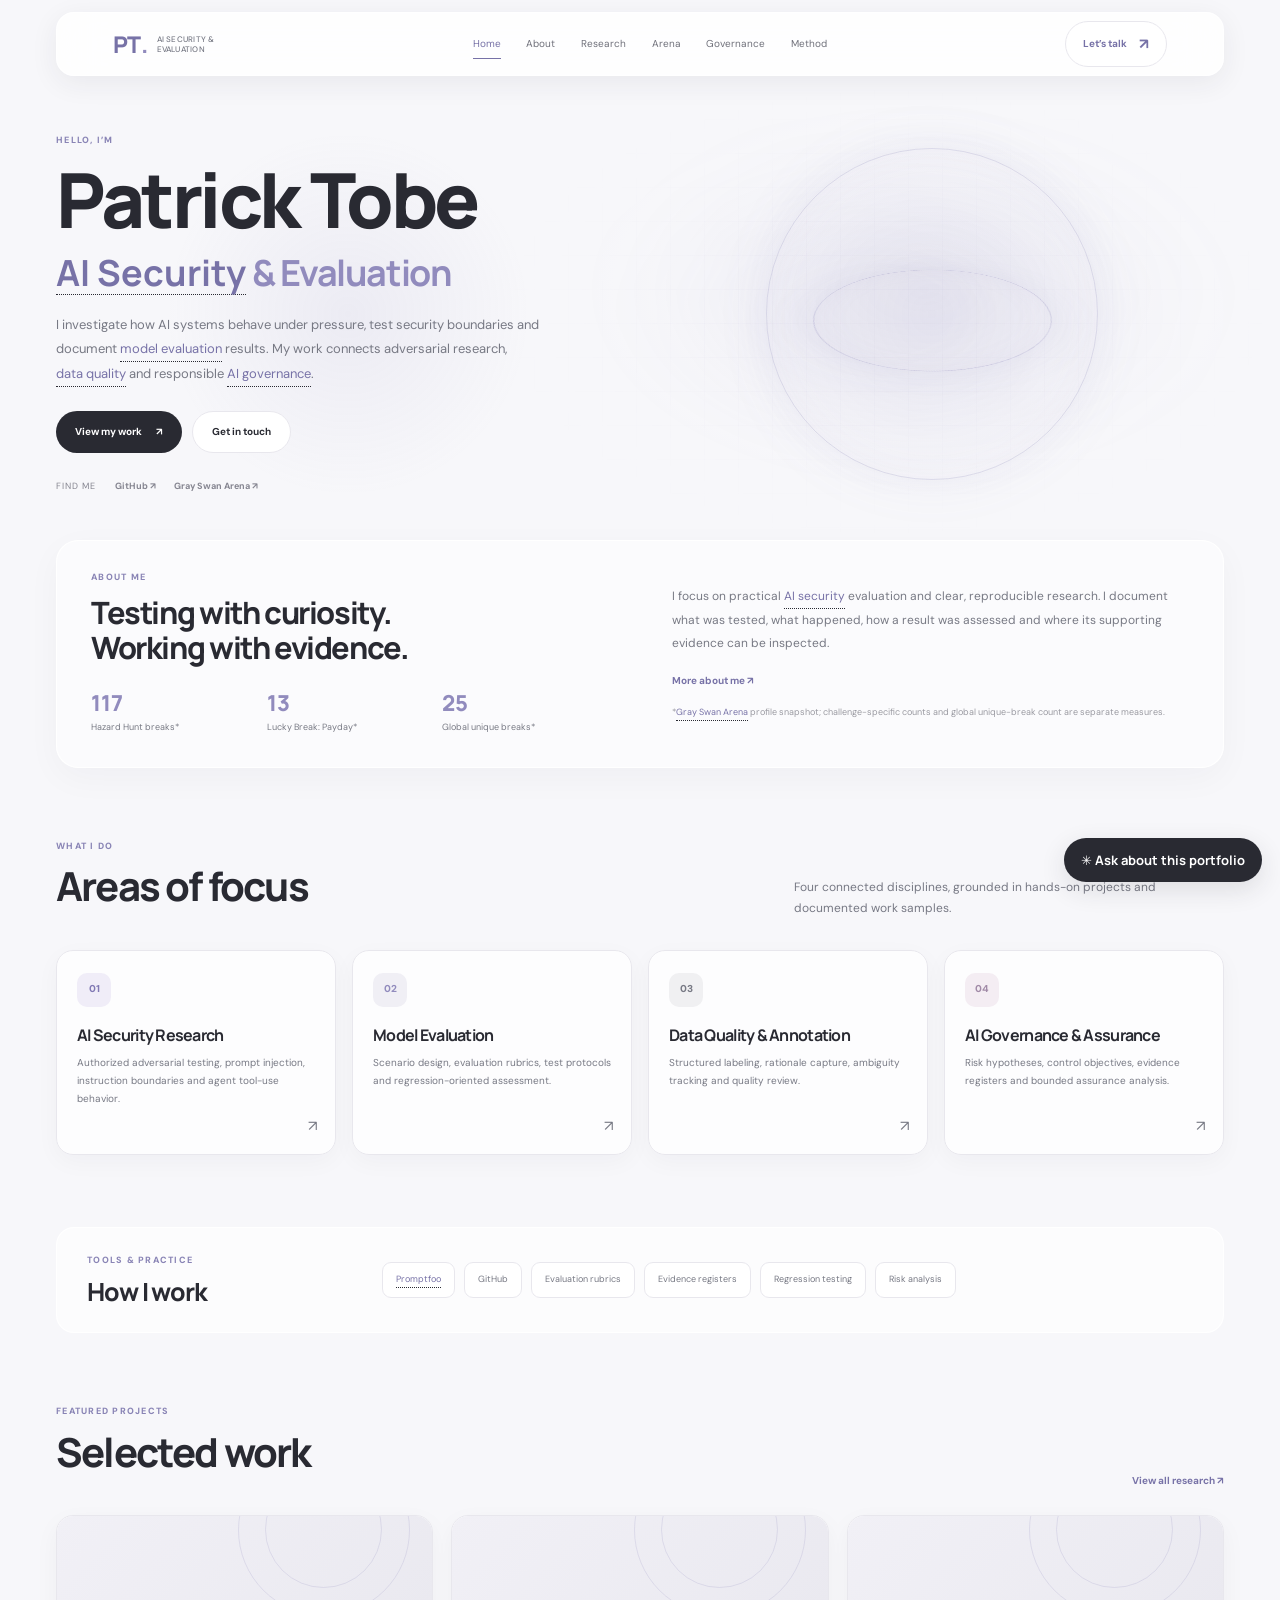
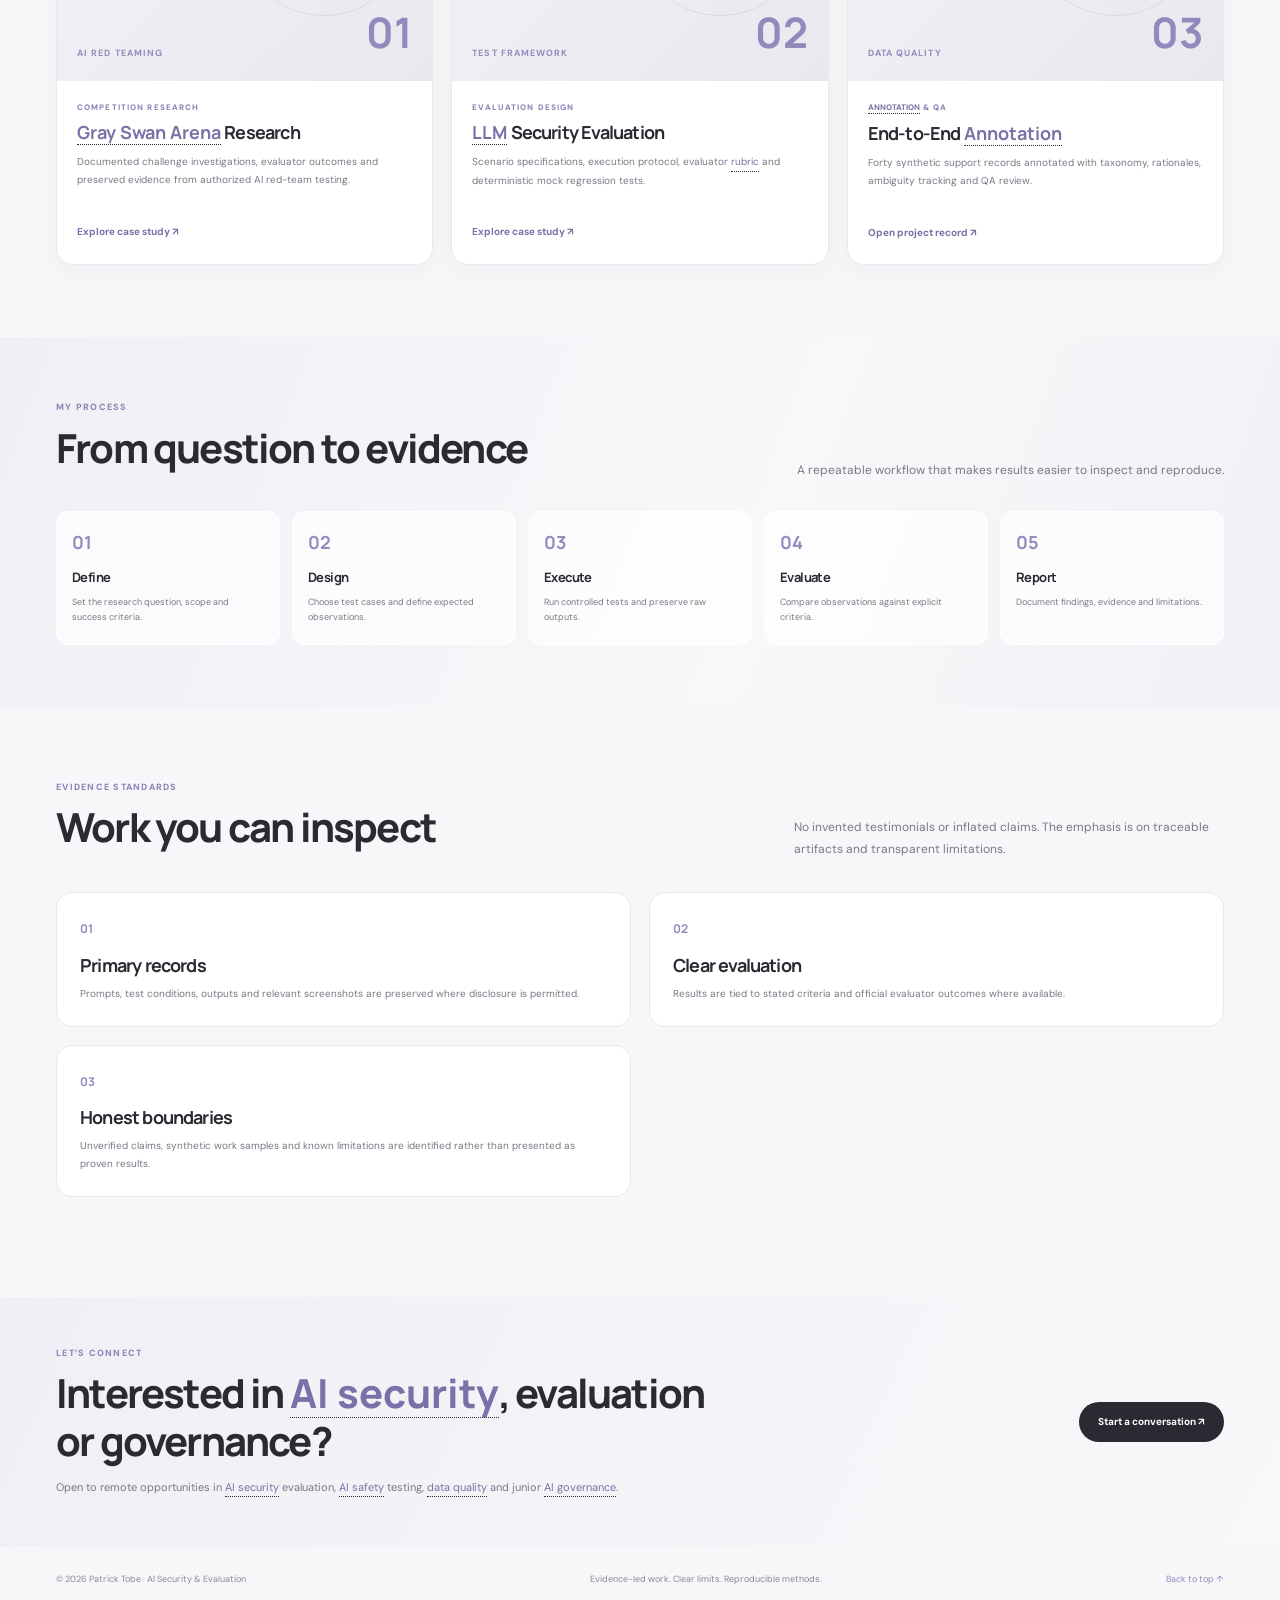
==== index.html @ 6e390a86 "Refresh shared stylesheet cache for motion design" ====
<!doctype html>
<html lang="en">
<head>
<meta charset="utf-8"><meta name="viewport" content="width=device-width, initial-scale=1">
<meta name="theme-color" content="#f7f7fa">
<meta name="description" content="Patrick Tobe — AI security research, model evaluation, data quality and AI governance.">
<meta property="og:title" content="Patrick Tobe | AI Security & Evaluation">
<meta property="og:description" content="Evidence-led AI security research, model evaluation and governance work.">
<title>Patrick Tobe — AI Security & Evaluation</title>
<link rel="preconnect" href="https://fonts.googleapis.com"><link rel="preconnect" href="https://fonts.gstatic.com" crossorigin>
<link href="https://fonts.googleapis.com/css2?family=DM+Sans:wght@400;500;600;700&family=Manrope:wght@400;500;600;700;800&display=swap" rel="stylesheet">
<link rel="stylesheet" href="/assets/site.css?v=motion-20261128">
</head>
<body class="page-transition">
<header class="nav"><div class="wrap navin">
<a class="brand" href="/" aria-label="Patrick Tobe home">PT<span>.</span><small>AI SECURITY &amp; EVALUATION</small></a>
<nav class="links" aria-label="Main navigation"><a href="/" aria-current="page">Home</a><a href="/about.html">About</a><a href="/research.html">Research</a><a href="/achievements.html">Arena</a><a href="/governance.html">Governance</a><a href="/methodology.html">Method</a></nav>
<a class="navcta" href="/contact.html">Let’s talk <span>↗</span></a><button class="menu" aria-label="Toggle navigation" aria-expanded="false">☰</button>
</div></header>
<main id="top">
<section class="hero wrap">
<div class="hero-copy">
<div class="eyebrow">HELLO, I’M</div>
<h1>Patrick Tobe</h1>
<div class="hero-role">AI Security &amp; Evaluation</div>
<p class="lead">I investigate how AI systems behave under pressure, test security boundaries and document model evaluation results. My work connects adversarial research, data quality and responsible AI governance.</p>
<div class="hero-actions"><a class="btn primary" href="/research.html">View my work <span>↗</span></a><a class="btn secondary" href="/contact.html">Get in touch</a></div>
<div class="socials"><span>FIND ME</span><a href="https://github.com/jaackdoe35-sudo" target="_blank" rel="noreferrer">GitHub ↗</a><a href="https://app.grayswan.ai/arena/user/6ab13514f16781060d70ab84" target="_blank" rel="noreferrer">Gray Swan Arena ↗</a></div>
</div>
<div class="hero-empty" aria-hidden="true"></div>
</section>

<section class="about-band wrap">
<div class="about-intro">
<div class="eyebrow">ABOUT ME</div>
<h2>Testing with curiosity.<br>Working with evidence.</h2>
<div class="mini-stats">
<div><strong>117</strong><span>Hazard Hunt breaks*</span></div>
<div><strong>13</strong><span>Lucky Break: Payday*</span></div>
<div><strong>25</strong><span>Global unique breaks*</span></div>
</div>
</div>
<div class="about-copy"><p>I focus on practical AI security evaluation and clear, reproducible research. I document what was tested, what happened, how a result was assessed and where its supporting evidence can be inspected.</p><a class="text-link" href="/about.html">More about me ↗</a><small>*Gray Swan Arena profile snapshot; challenge-specific counts and global unique-break count are separate measures.</small></div>
</section>

<section class="section wrap">
<div class="section-heading"><div><div class="eyebrow">WHAT I DO</div><h2>Areas of focus</h2></div><p>Four connected disciplines, grounded in hands-on projects and documented work samples.</p></div>
<div class="service-grid">
<a class="service-card" href="/case-studies/gray-swan-arena.html"><span class="service-icon icon-lilac">01</span><h3>AI Security Research</h3><p>Authorized adversarial testing, prompt injection, instruction boundaries and agent tool-use behavior.</p><span class="card-arrow">↗</span></a>
<a class="service-card" href="/case-studies/llm-security-evaluation.html"><span class="service-icon icon-blue">02</span><h3>Model Evaluation</h3><p>Scenario design, evaluation rubrics, test protocols and regression-oriented assessment.</p><span class="card-arrow">↗</span></a>
<a class="service-card" href="/research.html"><span class="service-icon icon-grey">03</span><h3>Data Quality &amp; Annotation</h3><p>Structured labeling, rationale capture, ambiguity tracking and quality review.</p><span class="card-arrow">↗</span></a>
<a class="service-card" href="/governance.html"><span class="service-icon icon-mauve">04</span><h3>AI Governance &amp; Assurance</h3><p>Risk hypotheses, control objectives, evidence registers and bounded assurance analysis.</p><span class="card-arrow">↗</span></a>
</div>
</section>

<section class="tools-panel wrap">
<div><div class="eyebrow">TOOLS &amp; PRACTICE</div><h2>How I work</h2></div>
<div class="tool-list"><span>Promptfoo</span><span>GitHub</span><span>Evaluation rubrics</span><span>Evidence registers</span><span>Regression testing</span><span>Risk analysis</span></div>
</section>

<section class="section wrap">
<div class="section-heading"><div><div class="eyebrow">FEATURED PROJECTS</div><h2>Selected work</h2></div><a class="text-link" href="/research.html">View all research ↗</a></div>
<div class="project-grid">
<article class="project-card"><a class="project-art art-arena" href="/case-studies/gray-swan-arena.html" aria-label="Open Gray Swan Arena case study"><span>AI RED TEAMING</span><b>01</b></a><div class="project-info"><div class="eyebrow">COMPETITION RESEARCH</div><h3>Gray Swan Arena Research</h3><p>Documented challenge investigations, evaluator outcomes and preserved evidence from authorized AI red-team testing.</p><a class="text-link" href="/case-studies/gray-swan-arena.html">Explore case study ↗</a></div></article>
<article class="project-card"><a class="project-art art-eval" href="/case-studies/llm-security-evaluation.html" aria-label="Open LLM security evaluation case study"><span>TEST FRAMEWORK</span><b>02</b></a><div class="project-info"><div class="eyebrow">EVALUATION DESIGN</div><h3>LLM Security Evaluation</h3><p>Scenario specifications, execution protocol, evaluator rubric and deterministic mock regression tests.</p><a class="text-link" href="/case-studies/llm-security-evaluation.html">Explore case study ↗</a></div></article>
<article class="project-card"><a class="project-art art-data" href="/research.html" aria-label="Open annotation project records"><span>DATA QUALITY</span><b>03</b></a><div class="project-info"><div class="eyebrow">ANNOTATION &amp; QA</div><h3>End-to-End Annotation</h3><p>Forty synthetic support records annotated with taxonomy, rationales, ambiguity tracking and QA review.</p><a class="text-link" href="https://github.com/jaackdoe35-sudo/ai-data-evaluation-portfolio/tree/portfolio/professional-refinement/09-end-to-end-annotation-case-study" target="_blank" rel="noreferrer">Open project record ↗</a></div></article>
</div>
</section>

<section class="process-section">
<div class="wrap">
<div class="section-heading"><div><div class="eyebrow">MY PROCESS</div><h2>From question to evidence</h2></div><p>A repeatable workflow that makes results easier to inspect and reproduce.</p></div>
<div class="process-grid">
<div><b>01</b><h3>Define</h3><p>Set the research question, scope and success criteria.</p></div>
<div><b>02</b><h3>Design</h3><p>Choose test cases and define expected observations.</p></div>
<div><b>03</b><h3>Execute</h3><p>Run controlled tests and preserve raw outputs.</p></div>
<div><b>04</b><h3>Evaluate</h3><p>Compare observations against explicit criteria.</p></div>
<div><b>05</b><h3>Report</h3><p>Document findings, evidence and limitations.</p></div>
</div>
</div>
</section>

<section class="section wrap">
<div class="section-heading"><div><div class="eyebrow">EVIDENCE STANDARDS</div><h2>Work you can inspect</h2></div><p>No invented testimonials or inflated claims. The emphasis is on traceable artifacts and transparent limitations.</p></div>
<div class="evidence-grid">
<div class="evidence-card"><span>01</span><h3>Primary records</h3><p>Prompts, test conditions, outputs and relevant screenshots are preserved where disclosure is permitted.</p></div>
<div class="evidence-card"><span>02</span><h3>Clear evaluation</h3><p>Results are tied to stated criteria and official evaluator outcomes where available.</p></div>
<div class="evidence-card"><span>03</span><h3>Honest boundaries</h3><p>Unverified claims, synthetic work samples and known limitations are identified rather than presented as proven results.</p></div>
</div>
</section>

<section class="contact-band">
<div class="wrap contact-inner"><div><div class="eyebrow">LET’S CONNECT</div><h2>Interested in AI security, evaluation or governance?</h2><p>Open to remote opportunities in AI security evaluation, AI safety testing, data quality and junior AI governance.</p></div><a class="btn primary" href="/contact.html">Start a conversation ↗</a></div>
</section>
</main>
<footer class="wrap footer"><span>© 2026 Patrick Tobe · AI Security &amp; Evaluation</span><span>Evidence-led work. Clear limits. Reproducible methods.</span><a href="#top">Back to top ↑</a></footer>
<script src="/assets/portfolio-guide.js" defer></script><script src="/assets/site.js" defer></script>
</body></html>
---- assets/site.css ----
/* Patrick Tobe portfolio — single editorial design system */
:root{--ink:#292a32;--muted:#777984;--accent:#918bbd;--accent-2:#aaa5ca;--paper:#f7f7fa;--white:#fff;--line:#e8e7ed;--soft:#f0eff5;--shadow:0 12px 34px rgba(41,42,50,.07);font-synthesis:none}
*{box-sizing:border-box}
html{width:100%;min-width:320px;scroll-behavior:smooth;background:var(--paper)}
body{margin:0;width:100%;min-width:320px;max-width:none;overflow-x:hidden;background:var(--paper);color:var(--ink);font:15px/1.65 'DM Sans',Manrope,system-ui,sans-serif}
a{color:inherit;text-decoration:none}button{font:inherit}img,svg,video{max-width:100%;height:auto}
.wrap{width:min(1320px,calc(100% - 112px));margin-inline:auto}
h1,h2,h3,p{margin-top:0}h1,h2,h3{font-family:Manrope,'DM Sans',sans-serif;letter-spacing:-.045em;color:var(--ink)}
h1{font-size:clamp(48px,6vw,76px);line-height:1.04;font-weight:800;margin:12px 0}
h2{font-size:clamp(28px,3.2vw,40px);line-height:1.16;font-weight:750;margin:10px 0 14px}
h3{font-size:18px;line-height:1.3;margin-bottom:9px}
p{color:var(--muted)}
.eyebrow{font-size:9px;line-height:1.5;letter-spacing:.14em;text-transform:uppercase;color:#8984b5;font-weight:800}
.nav{position:sticky;top:12px;z-index:100;width:min(1320px,calc(100% - 112px));height:64px;margin:12px auto 0;background:rgba(255,255,255,.82);backdrop-filter:blur(22px);border:1px solid rgba(255,255,255,.9);border-radius:18px;box-shadow:0 7px 28px rgba(40,40,55,.07)}
.navin{height:100%;display:flex;align-items:center;justify-content:space-between;gap:24px}
.brand{display:flex;align-items:center;gap:2px;font:800 23px Manrope,sans-serif;letter-spacing:-1.5px}.brand>span{color:var(--accent)}.brand small{display:block;margin-left:8px;font:500 8px/1.3 'DM Sans',sans-serif;letter-spacing:.03em;color:var(--muted);max-width:78px}
.links{display:flex;align-items:center;gap:clamp(14px,2vw,28px)}.links a{font-size:10px;color:#6f707a;white-space:nowrap}.links a:hover,.links a[aria-current=page]{color:var(--accent)}
.navcta{display:inline-flex;align-items:center;gap:12px;padding:10px 17px;border:1px solid var(--line);border-radius:30px;background:#fff;font-size:10px;font-weight:700;white-space:nowrap}.navcta span{font-size:15px}
.menu{display:none;border:1px solid var(--line);background:#fff;border-radius:50%;width:40px;height:40px}
.btn{display:inline-flex;align-items:center;justify-content:center;gap:14px;padding:12px 19px;border-radius:30px;font-size:10px;font-weight:700;transition:transform .2s,box-shadow .2s}.btn:hover{transform:translateY(-2px);box-shadow:var(--shadow)}.btn.primary{background:#252630;color:#fff}.btn.secondary{background:#fff;border:1px solid var(--line);color:var(--ink)}
.hero{min-height:440px;display:grid;grid-template-columns:1fr 1fr;align-items:center;padding-block:58px 46px;position:relative}
.hero-copy{max-width:600px}.hero-role{font:700 clamp(25px,3vw,36px)/1.2 Manrope,sans-serif;letter-spacing:-.04em;color:#8b85ba;margin:3px 0 18px}.lead{max-width:500px;font-size:13px;line-height:1.85;color:#777984}
.hero-actions{display:flex;gap:10px;flex-wrap:wrap;margin:24px 0 26px}.socials{display:flex;align-items:center;gap:18px;flex-wrap:wrap}.socials span,.socials a{font-size:9px;color:#858590}.socials span{letter-spacing:.12em}.socials a{font-weight:700}
.hero-empty{height:100%;min-height:300px;background:transparent}
.about-band{display:grid;grid-template-columns:1fr 1fr;gap:64px;align-items:center;padding:30px 34px 32px;border:1px solid rgba(255,255,255,.9);border-radius:22px;background:rgba(255,255,255,.55);box-shadow:0 10px 35px rgba(41,42,50,.035)}
.about-intro h2{font-size:clamp(24px,2.4vw,32px)}
.mini-stats{display:grid;grid-template-columns:repeat(3,1fr);gap:10px;margin-top:22px}.mini-stats div{display:grid;gap:2px}.mini-stats strong{font:800 22px Manrope;color:#6f6a9f}.mini-stats span{font-size:9px;color:var(--muted)}
.about-copy p{font-size:12px;line-height:1.9}.about-copy small{display:block;margin-top:14px;font-size:9px;color:#9999a1;line-height:1.6}.text-link{font-size:10px;font-weight:700;color:#7772a7}.text-link:hover{color:#514b82}
.section{padding-block:72px}.section-heading{display:flex;align-items:end;justify-content:space-between;gap:30px;margin-bottom:26px}.section-heading>div{max-width:620px}.section-heading>p{max-width:430px;font-size:12px;line-height:1.8;margin-bottom:4px}
.service-grid{display:grid;grid-template-columns:repeat(4,minmax(0,1fr));gap:16px}.service-card{position:relative;min-height:205px;padding:22px 20px;border:1px solid var(--line);border-radius:17px;background:rgba(255,255,255,.72);box-shadow:0 7px 25px rgba(40,40,55,.035);transition:transform .25s,box-shadow .25s}.service-card:hover{transform:translateY(-4px);box-shadow:var(--shadow)}
.service-icon{display:grid;place-items:center;width:34px;height:34px;border-radius:10px;margin-bottom:18px;font-size:10px;font-weight:800}.icon-lilac{background:#f0edf8;color:#8179b4}.icon-blue{background:#edf2fa;color:#7e94bb}.icon-grey{background:#f0f0f2;color:#777984}.icon-mauve{background:#f4edf3;color:#a18aa7}
.service-card h3{font-size:16px}.service-card p{font-size:10px;line-height:1.8;margin:0;max-width:260px}.card-arrow{position:absolute;right:18px;bottom:15px;font-size:15px;color:#777984}
.tools-panel{display:grid;grid-template-columns:260px 1fr;align-items:center;gap:35px;padding:26px 30px;border:1px solid rgba(255,255,255,.95);border-radius:18px;background:rgba(255,255,255,.64)}.tools-panel h2{font-size:25px;margin-bottom:0}.tool-list{display:flex;flex-wrap:wrap;gap:9px}.tool-list span{padding:9px 13px;border:1px solid var(--line);border-radius:9px;background:#fff;color:#777984;font-size:9px}
.project-grid{display:grid;grid-template-columns:repeat(3,minmax(0,1fr));gap:18px}.project-card{overflow:hidden;border:1px solid var(--line);border-radius:17px;background:#fff;box-shadow:0 8px 26px rgba(40,40,55,.04)}.project-art{height:165px;position:relative;display:flex;align-items:flex-end;justify-content:space-between;padding:20px;background:linear-gradient(135deg,#f1eff7,#e9eaf1);overflow:hidden}.project-art:before,.project-art:after{content:"";position:absolute;border:1px solid rgba(139,133,186,.23);border-radius:50%;width:170px;height:170px;right:22px;top:-72px}.project-art:after{width:115px;height:115px;right:50px;top:-45px}.project-art span,.project-art b{position:relative;z-index:1;color:#7772a7}.project-art span{font-size:9px;letter-spacing:.12em;font-weight:700}.project-art b{font:700 42px Manrope;color:#9993c2}.art-eval{background:linear-gradient(135deg,#f1f2f7,#e9edf3)}.art-data{background:linear-gradient(135deg,#f3f1f5,#eeedf2)}
.project-info{padding:20px}.project-info .eyebrow{font-size:8px}.project-info h3{margin:8px 0}.project-info p{font-size:10px;line-height:1.8;min-height:55px}
.process-section{padding:64px 0;background:linear-gradient(110deg,#f0eff5,#f8f8fa 60%,#f1f1f6)}.process-grid{display:grid;grid-template-columns:repeat(5,minmax(0,1fr));gap:12px}.process-grid>div{padding:18px 15px;border:1px solid rgba(255,255,255,.95);border-radius:13px;background:rgba(255,255,255,.68)}.process-grid b{display:block;font:700 18px Manrope;color:#918bbd;margin-bottom:15px}.process-grid h3{font-size:13px}.process-grid p{font-size:9px;line-height:1.7;margin:0}
.evidence-grid{display:grid;grid-template-columns:repeat(3,minmax(0,1fr));gap:15px}.evidence-card{padding:23px;border:1px solid var(--line);border-radius:15px;background:#fff}.evidence-card>span{font:700 12px Manrope;color:#918bbd}.evidence-card h3{margin:13px 0 7px}.evidence-card p{font-size:10px;line-height:1.8;margin:0}
.contact-band{padding:50px 0;background:linear-gradient(115deg,#f0eff5,#f8f8fa)}.contact-inner{display:flex;align-items:center;justify-content:space-between;gap:30px}.contact-inner>div{max-width:700px}.contact-inner h2{max-width:650px}.contact-inner p{font-size:11px;margin:0}
.footer{display:flex;justify-content:space-between;gap:20px;padding-block:25px;color:#888893;font-size:9px}.footer a{color:#7772a7}
.page-transition{animation:fadeIn .35s ease both}@keyframes fadeIn{from{opacity:.7}to{opacity:1}}
/* Supporting pages use the same restrained system */
.page-hero{padding:65px 0 45px;background:linear-gradient(120deg,#f0eff5,#f8f8fa 65%)}.page-hero h1{max-width:900px}.page-hero p{max-width:680px;color:var(--muted)}
.cards,.project-list{display:grid;grid-template-columns:repeat(3,minmax(0,1fr));gap:16px}.card,.timeline-item,.arena-banner,.contact-panel{border:1px solid var(--line);border-radius:17px;background:#fff;box-shadow:0 8px 26px rgba(40,40,55,.04)}.card{overflow:hidden}.card-body{padding:20px}.card p,.timeline-item p{font-size:11px;line-height:1.8;color:var(--muted)}.card-art{height:145px;display:grid;place-items:center;background:linear-gradient(135deg,#f0eff5,#e9eaf1)}.card-art b{font:700 48px Manrope;color:#918bbd}.meta,.tag{font-size:9px;letter-spacing:.1em;color:#918bbd}.tags{display:flex;flex-wrap:wrap;gap:6px}.tag-pill{padding:5px 8px;border-radius:20px;background:#f2f1f6;color:#7772a7;font-size:8px}.feature{padding:26px;border-radius:17px;background:#f0eff5;border:1px solid var(--line);color:var(--ink)}.feature h3{font-size:22px}.feature p{font-size:11px}.feature .huge{color:#918bbd20}.feature .tag{color:#918bbd}.stats{display:grid;grid-template-columns:repeat(4,minmax(0,1fr));gap:12px}.stat{padding:18px;border:1px solid var(--line);border-radius:13px;background:#fff}.stat strong{display:block;font:800 30px Manrope;color:#7772a7}.stat span{font-size:8px;color:var(--muted)}.arena-profile-link{padding:20px;border:1px solid var(--line);border-radius:14px;background:#f1f0f6;color:var(--muted);font-size:10px}.arena-profile-link a{color:#7772a7}.arena-banner{padding:30px;background:#f0eff5}.arena-grid{display:grid;grid-template-columns:repeat(3,minmax(0,1fr));gap:12px}.arena-number{padding:16px;border-radius:12px;background:#fff}.arena-number strong{display:block;color:#7772a7;font:700 28px Manrope}.contact-grid{display:grid;grid-template-columns:1fr 1fr;gap:18px}.timeline{max-width:900px;margin:auto}.timeline-item{padding:22px;margin-bottom:14px}
@media(min-width:1600px){.wrap,.nav{width:min(1440px,calc(100% - 144px))}}
@media(max-width:1000px){.wrap{width:calc(100% - 64px)}.nav{width:calc(100% - 64px)}.links{gap:12px}.links a{font-size:9px}.service-grid{grid-template-columns:repeat(2,minmax(0,1fr))}.hero{min-height:390px}}
@media(max-width:700px){.wrap{width:calc(100% - 36px)}.nav{width:calc(100% - 24px);height:58px;top:8px;margin-top:8px}.navin{gap:10px}.brand{font-size:20px}.brand small{font-size:7px}.menu{display:block}.navcta{display:none}.links{display:none;position:absolute;left:0;right:0;top:64px;padding:18px 22px;background:rgba(255,255,255,.97);border:1px solid var(--line);border-radius:14px;box-shadow:var(--shadow);flex-direction:column;align-items:flex-start;gap:14px}.links.open{display:flex}.links a{font-size:12px}
.hero{min-height:0;grid-template-columns:1fr .08fr;padding-block:55px 38px}.hero-empty{min-height:230px}.hero h1{font-size:clamp(43px,12vw,60px)}.hero-role{font-size:25px}.lead{font-size:12px}
.about-band{grid-template-columns:1fr;gap:18px;padding:23px}.mini-stats strong{font-size:20px}
.section{padding-block:48px}.section-heading{display:block}.section-heading>p{margin-top:12px}.service-grid{grid-template-columns:1fr 1fr;gap:10px}.service-card{min-height:195px;padding:17px 14px}.service-card h3{font-size:14px}.service-card p{font-size:9px}
.tools-panel{grid-template-columns:1fr;gap:15px;padding:22px}.project-grid,.evidence-grid,.cards,.project-list{grid-template-columns:1fr}.project-art{height:140px}.process-section{padding:45px 0}.process-grid{grid-template-columns:1fr 1fr}.process-grid>div:last-child{grid-column:1/-1}
.contact-inner{display:block}.contact-inner .btn{margin-top:20px}.footer{flex-direction:column;gap:8px}.stats{grid-template-columns:repeat(2,minmax(0,1fr))}.arena-grid{grid-template-columns:repeat(2,minmax(0,1fr))}.contact-grid{grid-template-columns:1fr}
}
@media(max-width:390px){.service-grid{grid-template-columns:1fr}.hero{grid-template-columns:1fr}.hero-empty{min-height:80px}.mini-stats{gap:5px}.mini-stats span{font-size:8px}}
@media(prefers-reduced-motion:reduce){*,*:before,*:after{scroll-behavior:auto!important;animation-duration:.01ms!important;transition-duration:.01ms!important}}

/* Shared supporting-page components; same neutral lavender palette */
.plain-guide{padding:58px 0;background:#f7f7fa}.plain-guide .wrap{max-width:1100px}.plain-guide h2,.related-work h2{font-size:clamp(30px,3.5vw,44px);margin:10px 0 18px}.plain-guide p{max-width:820px;color:var(--muted);line-height:1.85}
.guide-steps{display:grid;grid-template-columns:repeat(3,minmax(0,1fr));gap:14px;margin:24px 0}.guide-steps article{background:#fff;border:1px solid var(--line);border-radius:14px;padding:20px}.guide-steps span,.case-jumps span{font-size:10px;color:#8984b5;letter-spacing:.1em}.guide-steps h3{font-size:18px;margin:10px 0}.guide-steps p{font-size:12px;margin:0}
.guide-foot,.evidence-note,.evidence-caveat{background:#f1f0f6;border-left:3px solid #aaa5ca;color:#555663;padding:15px 18px;border-radius:0 10px 10px 0;font-size:12px;line-height:1.8}
.related-work,.case-index{padding:55px 0;background:#f0eff5;border-top:1px solid var(--line)}.related-grid,.case-jumps{display:grid;grid-template-columns:repeat(4,minmax(0,1fr));gap:12px;margin-top:22px}.related-grid a,.case-jumps a{display:flex;flex-direction:column;gap:12px;justify-content:space-between;min-height:120px;padding:17px;background:#fff;border:1px solid var(--line);border-radius:12px;font-size:12px;font-weight:700;color:var(--ink)}.related-grid span,.related-grid em{font-size:9px;color:#8984b5;font-style:normal}.related-grid em{color:var(--muted);margin-top:auto}
.case-grid{display:grid;grid-template-columns:1fr;gap:20px}.case-panel{border:1px solid var(--line);border-radius:18px;padding:clamp(20px,3vw,34px);background:#fff;scroll-margin-top:90px}.case-panel h2{font-size:clamp(28px,3.5vw,42px)}.case-panel p,.case-panel ul{max-width:850px;color:var(--muted);line-height:1.85;font-size:12px}.case-panel h3{margin:22px 0 8px}.case-kpis{display:grid;grid-template-columns:repeat(3,minmax(0,1fr));gap:12px;margin:20px 0}.case-kpi{padding:16px;border:1px solid var(--line);border-radius:12px;background:#f7f7fa}.case-kpi strong{display:block;font:700 25px Manrope;color:#7772a7}.case-kpi span{font-size:9px;color:var(--muted)}.prompt-sample{white-space:pre-wrap;overflow-wrap:anywhere;background:#f1f0f6;color:#4d4d59;padding:18px;border-radius:12px;font:12px/1.8 'DM Sans',sans-serif}.case-actions,.evidence-links{display:flex;gap:12px;flex-wrap:wrap;margin-top:20px}.case-actions a{display:inline-flex}.case-panel details{margin-top:14px;border:1px solid var(--line);border-radius:10px;background:#fff}.case-panel summary{padding:13px 16px;cursor:pointer;color:#7772a7;font-size:12px;font-weight:700}.case-panel details p{padding:0 16px 15px;margin:0}.evidence-intro{max-width:850px}.evidence-grid{display:grid;grid-template-columns:repeat(2,minmax(0,1fr));gap:18px;margin:28px 0}.evidence-card{border:1px solid var(--line);border-radius:16px;overflow:hidden;background:#fff}.evidence-card img{display:block;width:100%;height:auto;background:#f0eff5}.evidence-copy{padding:20px}.evidence-copy h3{margin:0 0 8px}.evidence-copy p{line-height:1.7;font-size:12px}.evidence-tag{font-size:9px;letter-spacing:.12em;text-transform:uppercase;color:#8984b5}.prompt-excerpt{white-space:pre-wrap;overflow-wrap:anywhere;background:#f1f0f6;color:#50515b;border-radius:10px;padding:16px;font-size:12px;line-height:1.7}
@media(max-width:760px){.guide-steps,.related-grid,.case-jumps{grid-template-columns:1fr 1fr}.evidence-grid{grid-template-columns:1fr}.case-kpis{grid-template-columns:1fr 1fr}}
@media(max-width:440px){.guide-steps,.related-grid,.case-jumps{grid-template-columns:1fr}}

/* Final palette lock: neutral editorial surfaces with muted lavender only */
:root{--ink:#292a32;--muted:#777984;--accent:#918bbd;--accent-2:#aaa5ca;--paper:#f7f7fa;--white:#fff;--line:#e8e7ed;--soft:#f0eff5;--shadow:0 12px 34px rgba(41,42,50,.07)}
a{color:inherit}a:hover,a:focus-visible{color:#6f6a9f}
.links a:hover,.links a[aria-current=page],.hero-role,.mini-stats strong,.text-link,.footer a,.project-art span,.project-art b,.process-grid b,.evidence-card>span,.meta,.tag,.card-art b,.stat strong,.arena-number strong,.arena-profile-link a{color:#918bbd}
.icon-blue{background:#f0eff5;color:#918bbd}
.project-art,.art-eval,.art-data,.card-art{background:linear-gradient(135deg,#f1f0f6,#e9e8ef)}
.project-art:before,.project-art:after{border-color:rgba(145,139,189,.20)}
.btn.primary{background:#292a32;color:#fff}
button:not(.pg-launch):not(.pg-close):not(.pg-tab):not(.pg-chip):not(.pg-send){accent-color:#918bbd}

/* Palette guard: no lemon, neon, cyan or saturated blue accents */
.arena-banner .eyebrow,.arena-banner .meta,.arena-banner .tag{color:#918bbd!important}
.arena-banner .btn.lime,.btn.lime{background:#fff!important;color:#292a32!important;border:1px solid #e8e7ed!important}
a,.text-link,.card-link,.arena-profile-link a,.links a:hover,.links a[aria-current=page]{color:#7772a7}
.gradient-text{background:linear-gradient(105deg,#918bbd,#aaa5ca)!important;background-clip:text!important;-webkit-background-clip:text!important;color:transparent!important;-webkit-text-fill-color:transparent!important}


/* Research archive: preserve original card design; arrange the boxes in a compact horizontal grid */
.project-list-horizontal{display:grid;grid-template-columns:repeat(3,minmax(0,1fr));gap:16px;align-items:stretch}
.project-list-horizontal>.card{display:block;min-width:0;overflow:hidden}
.project-list-horizontal>.card .card-art{height:145px;min-height:0;width:100%;display:grid;place-items:center}
.project-list-horizontal>.card .card-body{display:block;padding:20px}
.project-list-horizontal>.card .card-body h3{font-size:18px;margin:0 0 9px}
.project-list-horizontal>.card .card-body p{font-size:11px;line-height:1.8;margin:0 0 12px}
.project-list-horizontal>.card .tags{display:flex;flex-wrap:wrap;gap:6px;margin:0 0 10px}
.project-list-horizontal>.card .tag-pill{font-size:8px;padding:5px 8px}
.project-list-horizontal>.card .card-link{font-size:10px;margin-top:0}
.arena-research-group{padding:25px;border:1px solid var(--line);border-radius:19px;background:rgba(255,255,255,.45);margin:22px 0 40px}
.arena-group-heading{display:flex;align-items:end;justify-content:space-between;gap:20px;margin-bottom:18px;padding-bottom:17px;border-bottom:1px solid var(--line)}
.arena-group-heading h3,.other-research h3{font-size:24px;margin:5px 0}
.arena-group-heading p{font-size:11px;margin:0}
.gsw-arrow{color:#918bbd;font-size:1.1em;font-weight:700;margin-left:5px}
.other-research{margin-top:34px}
.other-research>.eyebrow{margin-bottom:5px}
.other-research>h3{margin:5px 0 18px}
@media(max-width:1000px){.project-list-horizontal{grid-template-columns:repeat(2,minmax(0,1fr))}}
@media(max-width:700px){
 .project-list-horizontal{grid-template-columns:repeat(2,minmax(0,1fr));gap:12px}
 .project-list-horizontal>.card .card-art{height:110px}
 .project-list-horizontal>.card .card-body{padding:14px}
 .project-list-horizontal>.card .card-body h3{font-size:15px}
 .project-list-horizontal>.card .card-body p{font-size:10px;line-height:1.65}
 .arena-research-group{padding:15px;margin:12px 0 30px}
 .arena-group-heading{align-items:flex-start;flex-direction:column;gap:8px}
}
@media(max-width:390px){
 .project-list-horizontal{grid-template-columns:repeat(2,minmax(0,1fr));gap:8px}
 .project-list-horizontal>.card .card-art{height:90px}
 .project-list-horizontal>.card .card-body{padding:11px}
 .project-list-horizontal>.card .card-body h3{font-size:13px}
 .project-list-horizontal>.card .card-body p{font-size:9px;line-height:1.5}
}

/* Research cards now share the exact visual language of homepage featured projects */
.project-list-horizontal{display:grid;grid-template-columns:repeat(2,minmax(0,1fr));gap:16px;align-items:stretch}
.project-list-horizontal>.research-project-card{display:block;min-width:0;overflow:hidden;border:1px solid var(--line);border-radius:17px;background:#fff;box-shadow:0 8px 26px rgba(40,40,55,.04)}
.research-project-card .project-art{height:145px;position:relative;display:flex;align-items:flex-end;justify-content:space-between;padding:20px;background:linear-gradient(135deg,#f1eff7,#e9eaf1);overflow:hidden}
.research-project-card .project-art span,.research-project-card .project-art b{position:relative;z-index:1}
.research-project-card .project-info{padding:18px}
.research-project-card .project-info .eyebrow{font-size:8px}
.research-project-card .project-info h3{font-size:17px;margin:8px 0}
.research-project-card .project-info p{font-size:10px;line-height:1.75;min-height:0;margin:0 0 12px;color:var(--muted)}
.research-project-card .tags{display:flex;flex-wrap:wrap;gap:6px;margin:0 0 12px}
.research-project-card .tag-pill{padding:5px 8px;border-radius:20px;background:#f2f1f6;color:#7772a7;font-size:8px}
.research-project-card .text-link{font-size:10px}
@media(max-width:700px){
 .project-list-horizontal{grid-template-columns:repeat(2,minmax(0,1fr));gap:11px}
 .research-project-card .project-art{height:105px;padding:12px}
 .research-project-card .project-art span{font-size:7px}
 .research-project-card .project-art b{font-size:30px}
 .research-project-card .project-info{padding:13px}
 .research-project-card .project-info h3{font-size:14px;margin:6px 0}
 .research-project-card .project-info p{font-size:9px;line-height:1.6}
 .research-project-card .tag-pill{font-size:7px;padding:4px 6px}
 .research-project-card .text-link{font-size:9px}
}
@media(max-width:360px){.project-list-horizontal{gap:8px}.research-project-card .project-info{padding:10px}.research-project-card .project-info h3{font-size:13px}}


/* 2026 motion layer: restrained, accessible and progressive-enhancement friendly */
.hero{isolation:isolate;overflow:visible}
.hero:before{content:"";position:absolute;z-index:-1;inset:2% -4% 0 38%;pointer-events:none;background:radial-gradient(ellipse at 55% 45%,rgba(145,139,189,.13),transparent 58%),linear-gradient(rgba(145,139,189,.035) 1px,transparent 1px),linear-gradient(90deg,rgba(145,139,189,.035) 1px,transparent 1px);background-size:auto,34px 34px,34px 34px;mask-image:radial-gradient(ellipse at center,#000 12%,transparent 72%)}
.hero-empty{position:relative;display:grid;place-items:center;perspective:900px}
.hero-empty:before,.hero-empty:after{content:"";position:absolute;display:block;border:1px solid rgba(145,139,189,.25);border-radius:50%;width:min(28vw,330px);aspect-ratio:1;box-shadow:0 0 55px rgba(145,139,189,.08),inset 0 0 40px rgba(145,139,189,.06);animation:orbitFloat 12s ease-in-out infinite}
.hero-empty:after{width:min(20vw,235px);border-color:rgba(145,139,189,.35);transform:rotateX(65deg) rotateZ(-25deg);animation:orbitTilt 18s linear infinite}
.hero-empty{background:radial-gradient(circle at 50% 50%,rgba(145,139,189,.09),transparent 58%)}
.hero-copy{animation:heroEnter .8s cubic-bezier(.2,.7,.2,1) both}
.hero-copy .eyebrow{animation:heroEnter .65s .04s both}
.hero-copy h1{animation:heroEnter .75s .1s both}
.hero-copy .hero-role{animation:heroEnter .75s .18s both}
.hero-copy .lead{animation:heroEnter .75s .25s both}
.hero-copy .hero-actions,.hero-copy .socials{animation:heroEnter .75s .32s both}
@keyframes heroEnter{from{opacity:0;transform:translateY(17px)}to{opacity:1;transform:translateY(0)}}
@keyframes orbitFloat{0%,100%{transform:translate3d(0,0,0) rotate(0)}50%{transform:translate3d(0,-9px,0) rotate(5deg)}}
@keyframes orbitTilt{from{transform:rotateX(65deg) rotateZ(-25deg)}to{transform:rotateX(65deg) rotateZ(335deg)}}
/* Scroll reveals are activated by JS only after it has loaded successfully. */
.js-motion .motion-reveal{opacity:0;transform:translateY(20px);transition:opacity .65s ease,transform .65s cubic-bezier(.2,.7,.2,1)}
.js-motion .motion-reveal.is-visible{opacity:1;transform:translateY(0)}
.js-motion .motion-reveal[data-motion-delay="1"]{transition-delay:.08s}
.js-motion .motion-reveal[data-motion-delay="2"]{transition-delay:.16s}
.js-motion .motion-reveal[data-motion-delay="3"]{transition-delay:.24s}
.project-card,.service-card,.evidence-card,.research-project-card{transform-style:preserve-3d;transition:transform .28s ease,border-color .28s ease,box-shadow .28s ease}
.project-card:hover,.service-card:hover,.evidence-card:hover,.research-project-card:hover{transform:translateY(-5px);border-color:rgba(145,139,189,.42);box-shadow:0 18px 42px rgba(41,42,50,.09)}
.project-art{transition:background-position .5s ease}
.project-card:hover .project-art:before{animation:artOrbit 7s linear infinite}
@keyframes artOrbit{to{transform:rotate(360deg)}}
.btn{position:relative;overflow:hidden;isolation:isolate}
.btn:after{content:"";position:absolute;z-index:-1;inset:0;transform:translateX(-130%);background:linear-gradient(105deg,transparent,rgba(255,255,255,.22),transparent);transition:transform .65s ease}
.btn:hover:after{transform:translateX(130%)}
.links a{position:relative;transition:color .2s ease}
.links a:after{content:"";position:absolute;left:0;right:0;bottom:-7px;height:1px;background:currentColor;transform:scaleX(0);transform-origin:left;transition:transform .22s ease}
.links a:hover:after,.links a[aria-current=page]:after{transform:scaleX(1)}
@media(hover:hover) and (pointer:fine){.hero-copy{--pointer-x:50%;--pointer-y:50%}.hero-copy:after{content:"";position:absolute;z-index:-1;inset:-25px -35px;pointer-events:none;background:radial-gradient(260px circle at var(--pointer-x) var(--pointer-y),rgba(145,139,189,.10),transparent 70%)}}
@media(max-width:700px){.hero:before{inset:0 -8% 0 18%;opacity:.7}.hero-empty:before{width:190px}.hero-empty:after{width:135px}.hero-empty{min-height:170px}}
@media(prefers-reduced-motion:reduce){.hero-copy,.hero-copy>*{animation:none!important}.hero-empty:before,.hero-empty:after{animation:none!important}.js-motion .motion-reveal{opacity:1!important;transform:none!important;transition:none!important}.project-card,.service-card,.evidence-card,.research-project-card,.btn:after,.links a:after{transition:none!important}}
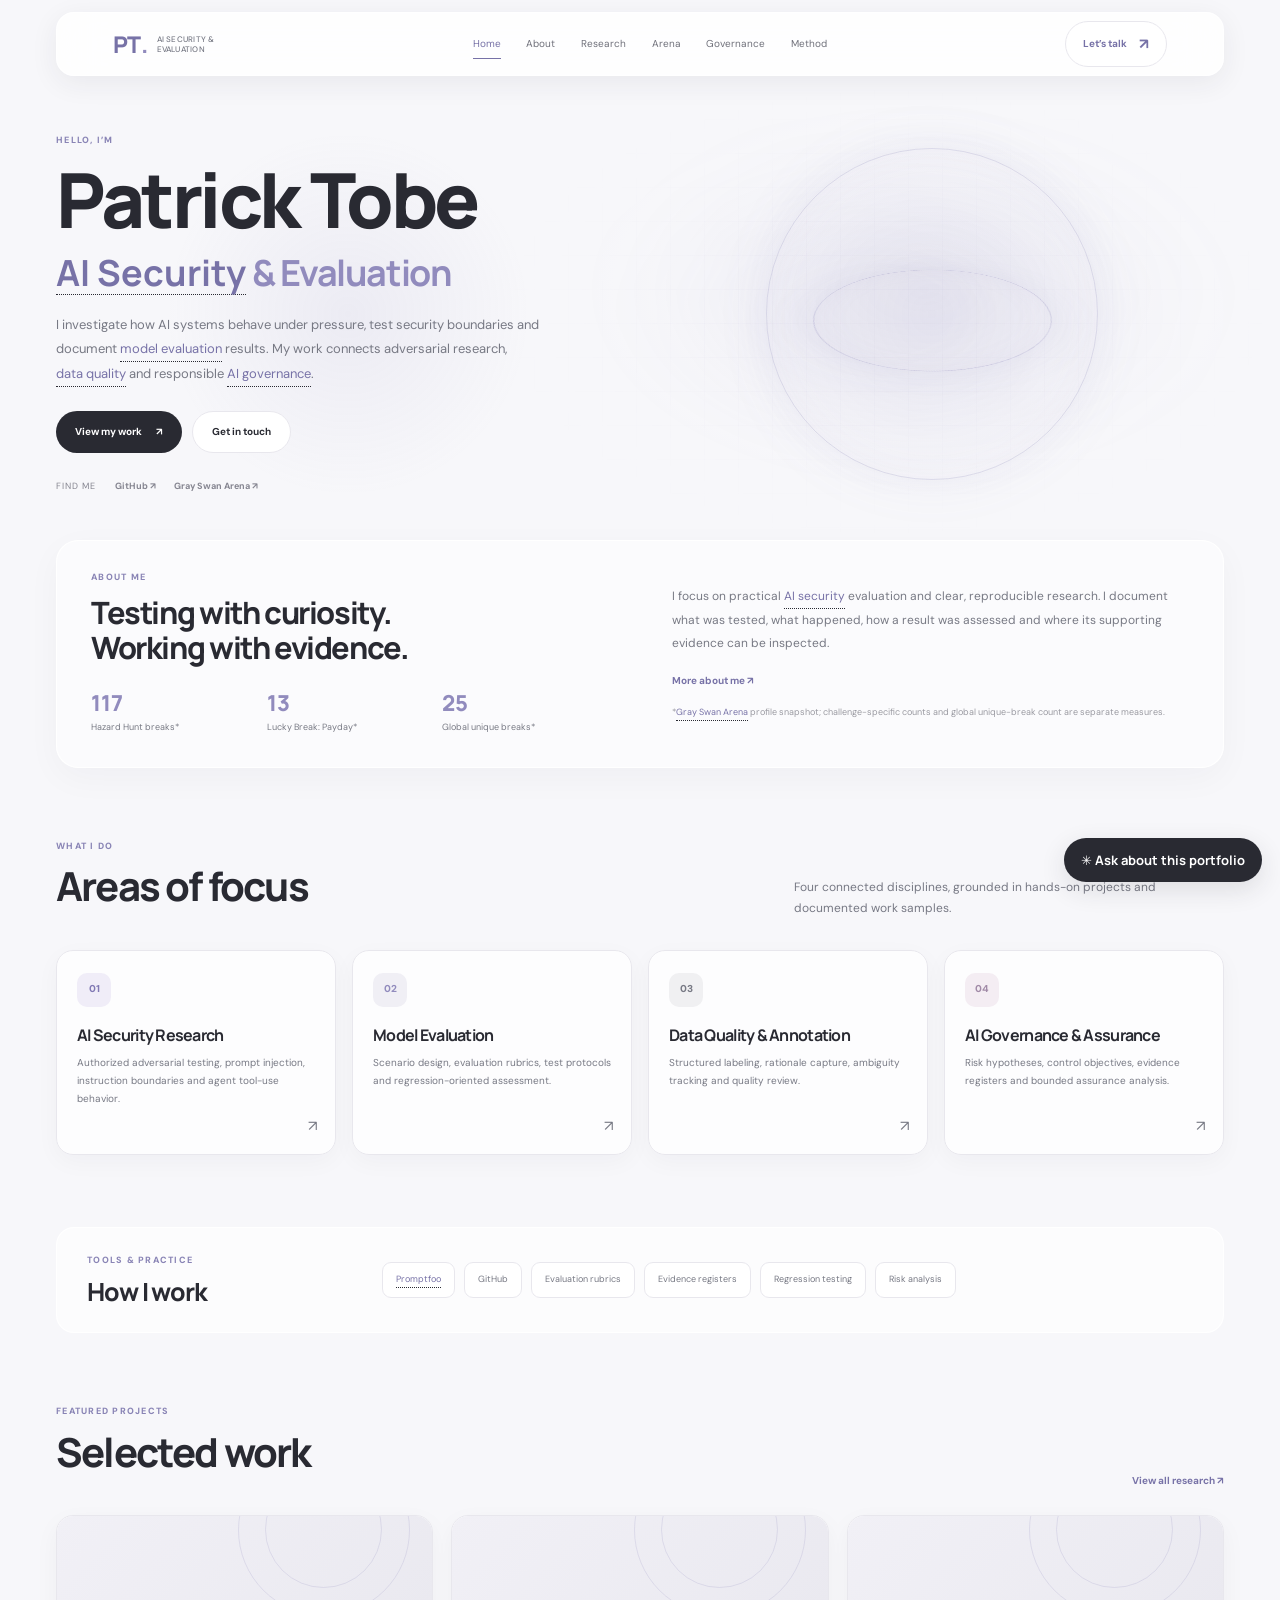
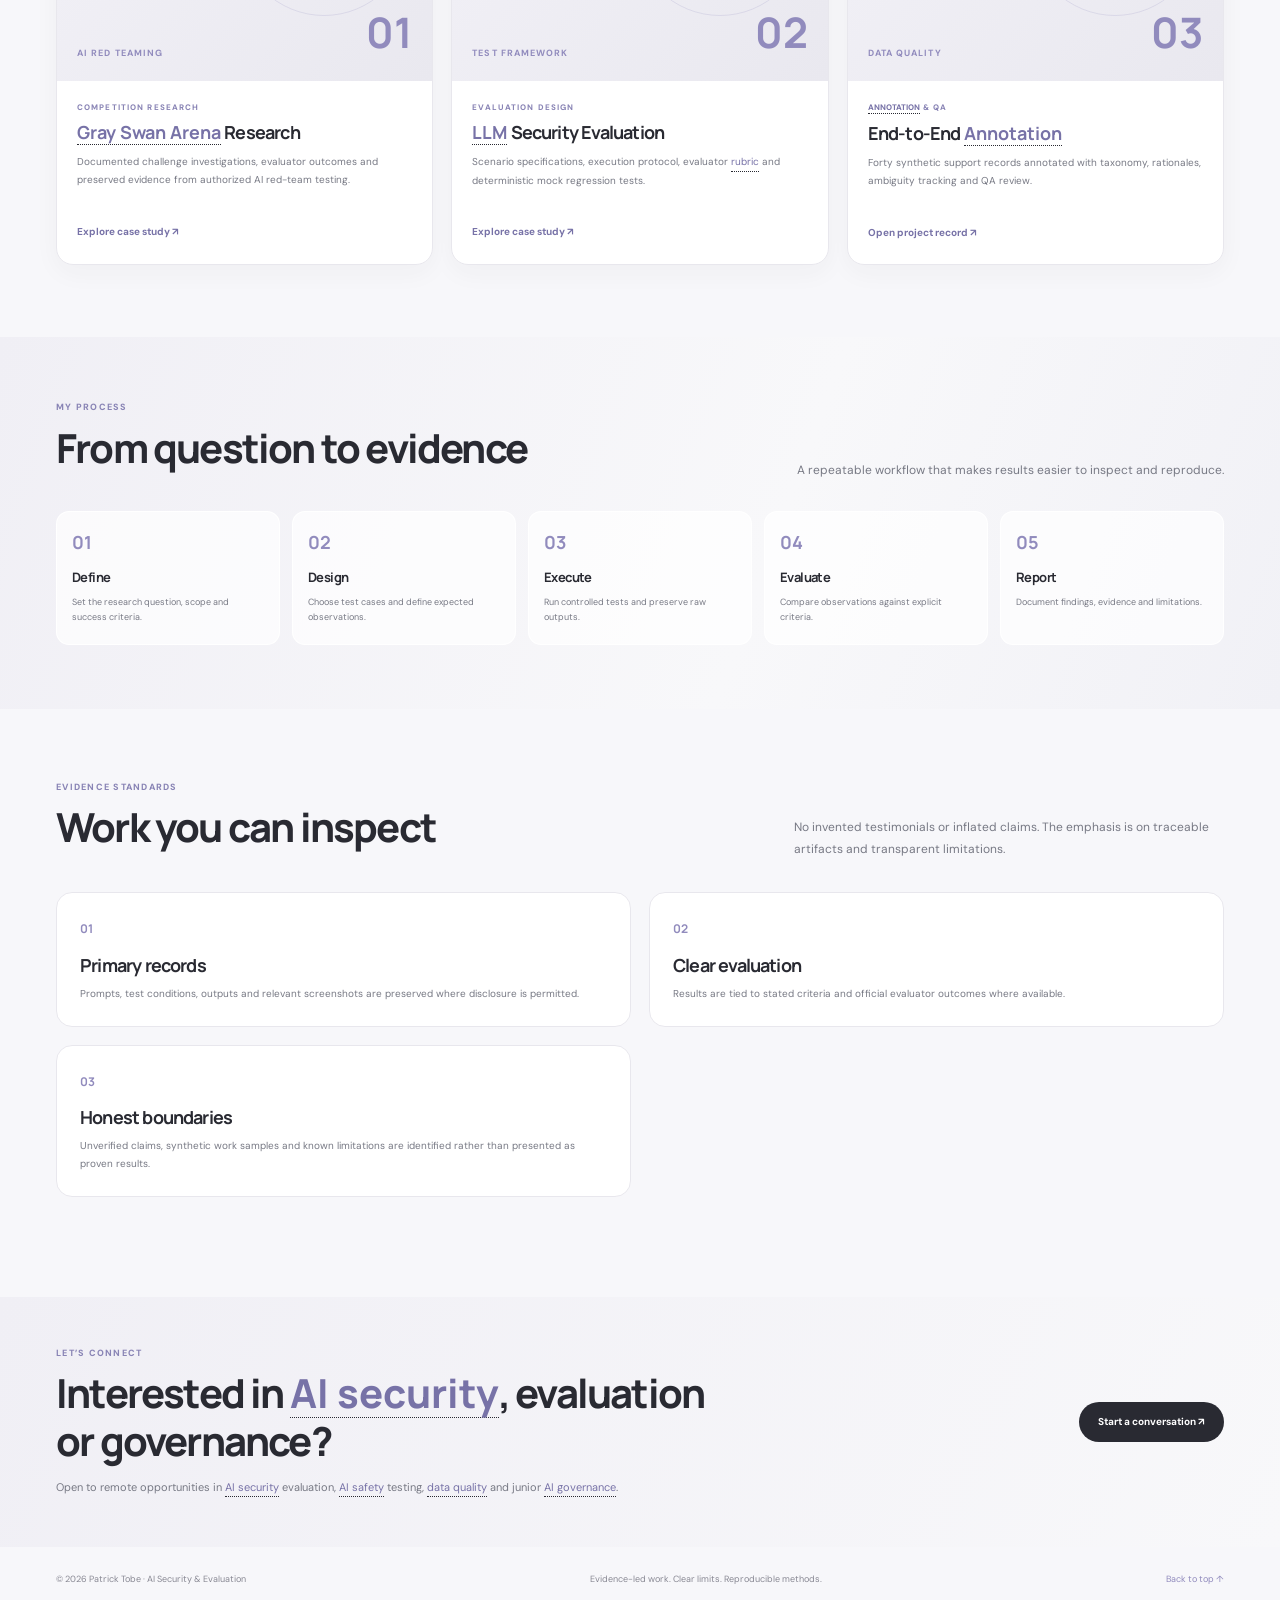
==== commit da189042: "Use unified shared stylesheet across portfolio pages" ====
--- a/index.html
+++ b/index.html
@@ -9,7 +9,7 @@
 <title>Patrick Tobe — AI Security & Evaluation</title>
 <link rel="preconnect" href="https://fonts.googleapis.com"><link rel="preconnect" href="https://fonts.gstatic.com" crossorigin>
 <link href="https://fonts.googleapis.com/css2?family=DM+Sans:wght@400;500;600;700&family=Manrope:wght@400;500;600;700;800&display=swap" rel="stylesheet">
-<link rel="stylesheet" href="/assets/site.css?v=motion-20261128">
+<link rel="stylesheet" href="/assets/site.css?v=unified-motion-20261128">
 </head>
 <body class="page-transition">
 <header class="nav"><div class="wrap navin">
--- a/assets/site.css
+++ b/assets/site.css
@@ -177,3 +177,169 @@
 @media(hover:hover) and (pointer:fine){.hero-copy{--pointer-x:50%;--pointer-y:50%}.hero-copy:after{content:"";position:absolute;z-index:-1;inset:-25px -35px;pointer-events:none;background:radial-gradient(260px circle at var(--pointer-x) var(--pointer-y),rgba(145,139,189,.10),transparent 70%)}}
 @media(max-width:700px){.hero:before{inset:0 -8% 0 18%;opacity:.7}.hero-empty:before{width:190px}.hero-empty:after{width:135px}.hero-empty{min-height:170px}}
 @media(prefers-reduced-motion:reduce){.hero-copy,.hero-copy>*{animation:none!important}.hero-empty:before,.hero-empty:after{animation:none!important}.js-motion .motion-reveal{opacity:1!important;transform:none!important;transition:none!important}.project-card,.service-card,.evidence-card,.research-project-card,.btn:after,.links a:after{transition:none!important}}
+
+
+/* Interactive research visuals: clear diagrams, evidence labels and touch-friendly controls */
+.visual-lab{padding:38px 0 8px}
+.visual-heading{max-width:760px;margin-bottom:20px}
+.visual-heading h2{font-size:clamp(25px,3vw,36px);margin:8px 0}
+.visual-heading p{font-size:12px;line-height:1.8;margin:0}
+.flow-panel,.eval-panel,.risk-panel{display:grid;grid-template-columns:minmax(0,1fr) minmax(240px,.85fr);gap:18px;padding:18px;border:1px solid var(--line);border-radius:18px;background:rgba(255,255,255,.84);box-shadow:0 12px 34px rgba(41,42,50,.045)}
+.flow-rail,.eval-list,.risk-list{display:grid;gap:8px;align-content:start}
+.flow-node,.eval-topic,.risk-row{width:100%;display:flex;align-items:center;gap:12px;text-align:left;padding:13px 15px;border:1px solid var(--line);border-radius:12px;background:#fff;color:var(--ink);cursor:pointer;transition:border-color .2s,background .2s,transform .2s}
+.flow-node:hover,.eval-topic:hover,.risk-row:hover{transform:translateX(2px);border-color:#aaa5ca}
+.flow-node[aria-pressed=true],.eval-topic[aria-pressed=true],.risk-row[aria-pressed=true]{border-color:#918bbd;background:#f5f4f9;box-shadow:inset 3px 0 #918bbd}
+.flow-node span,.eval-topic span,.risk-row span{font:700 10px Manrope;color:#918bbd;letter-spacing:.08em;min-width:26px}
+.flow-node strong,.eval-topic strong,.risk-row strong{font-size:12px;font-weight:700}
+.eval-topic i,.risk-row i{margin-left:auto;font-style:normal;color:#918bbd}
+.flow-detail,.eval-detail,.risk-detail{min-height:210px;padding:23px;border-radius:14px;background:linear-gradient(145deg,#f4f3f8,#fff);border:1px solid #eceaf2;display:flex;flex-direction:column;justify-content:center}
+.flow-detail h3,.eval-detail h3,.risk-detail h3{font-size:23px;margin:10px 0}
+.flow-detail p,.eval-detail p,.risk-detail p{font-size:12px;line-height:1.8;margin:0 0 14px}
+.flow-evidence{padding:12px 14px;border-radius:10px;background:#fff;border:1px solid var(--line);font-size:10px;line-height:1.7;color:#7772a7}
+.eval-count{font:800 clamp(27px,4vw,40px) Manrope;color:#918bbd;letter-spacing:-.05em;margin:8px 0}
+.eval-detail small,.risk-detail small{font-size:9px;line-height:1.7;color:var(--muted)}
+.evidence-label{font-size:9px;letter-spacing:.12em;color:#918bbd;font-weight:800;margin:8px 0}
+.risk-control{padding:12px 14px;background:#fff;border:1px solid var(--line);border-radius:10px}
+.risk-proof{font-size:11px!important;color:#7772a7!important}
+@media(max-width:700px){.visual-lab{padding:28px 0 4px}.flow-panel,.eval-panel,.risk-panel{grid-template-columns:1fr;padding:12px;gap:10px}.flow-detail,.eval-detail,.risk-detail{min-height:0;padding:18px}.flow-node,.eval-topic,.risk-row{padding:12px}.visual-heading p{font-size:11px}}
+@media(prefers-reduced-motion:reduce){.flow-node,.eval-topic,.risk-row{transition:none!important}}
+
+/* Purpose-built interactive visual systems */
+.deep-visual{padding:38px 0 12px}
+.deep-visual h2{font-size:clamp(26px,3vw,38px);margin:8px 0}
+.deep-visual-intro{max-width:760px;font-size:12px;line-height:1.8;margin:0 0 20px}
+.attack-frame,.eval-visual,.method-map,.network-panel{padding:18px;border:1px solid var(--line);border-radius:18px;background:#fff;box-shadow:0 12px 34px rgba(41,42,50,.04)}
+.attack-frame svg,.method-map>svg,.eval-visual svg,.vuln-graphic svg,.network-wrap svg{display:block;width:100%;height:auto;overflow:visible}
+.attack-track,.method-line{fill:none;stroke:#e4e1ed;stroke-width:3;stroke-linecap:round}
+.attack-progress{fill:none;stroke:#918bbd;stroke-width:3;stroke-linecap:round;stroke-dasharray:730;stroke-dashoffset:730;transition:stroke-dashoffset .45s ease}
+.attack-node{cursor:pointer;outline:none}.attack-node circle{fill:#fff;stroke:#dcd9e7;stroke-width:2;transition:fill .25s,stroke .25s,filter .25s}
+.attack-node.active circle{fill:#918bbd;stroke:#918bbd;filter:drop-shadow(0 0 9px rgba(145,139,189,.38))}
+.attack-node.complete circle{fill:#eeedf5;stroke:#aaa5ca}
+.attack-number{font:700 13px Manrope;fill:#7772a7}.attack-node.active .attack-number{fill:#fff}
+.attack-label{font:600 12px 'DM Sans';fill:#555663}.attack-controls,.timeline-controls{display:flex;align-items:center;gap:10px;margin-top:15px;flex-wrap:wrap}
+.visual-control{border:1px solid var(--line);background:#fff;color:var(--ink);border-radius:30px;padding:9px 14px;font-size:10px;font-weight:700;cursor:pointer}
+.visual-control:disabled{opacity:.35;cursor:not-allowed}.visual-status{font-size:10px;color:var(--muted);margin-left:auto}
+.visual-detail{margin-top:14px;padding:20px;border:1px solid var(--line);border-radius:14px;background:linear-gradient(145deg,#f5f4f9,#fff)}
+.visual-detail h3{font-size:21px;margin:7px 0}.visual-detail p{font-size:12px;line-height:1.8;margin:0 0 10px}
+.visual-evidence{padding:12px 14px;border:1px solid var(--line);border-radius:10px;background:#fff;color:#7772a7;font-size:10px;line-height:1.75}
+.vuln-layout{display:grid;grid-template-columns:1.25fr .75fr;gap:16px;align-items:center;padding:15px;border:1px solid var(--line);border-radius:18px;background:#fff}
+.vuln-graphic svg{max-height:340px}.vuln-edge{fill:none;stroke:#e3e0eb;stroke-width:2;transition:stroke .25s,stroke-width .25s}.vuln-edge.active{stroke:#918bbd;stroke-width:4;stroke-dasharray:7 5;animation:edgeFlow 1.3s linear infinite}
+@keyframes edgeFlow{to{stroke-dashoffset:-24}}
+.vuln-core{fill:#f2f0f7;stroke:#c9c4dc;stroke-width:2}.vuln-core-label{font:700 12px Manrope;fill:#7772a7}
+.vuln-point{cursor:pointer;outline:none}.vuln-point circle{fill:#fff;stroke:#c9c4dc;stroke-width:2;transition:fill .2s,stroke .2s}.vuln-point text{font:700 13px Manrope;fill:#7772a7}.vuln-point.active circle{fill:#918bbd;stroke:#7772a7}.vuln-point.active text{fill:#fff}
+.vuln-list{display:grid;gap:8px}.vuln-select{padding:11px;border:1px solid var(--line);border-radius:10px;background:#fff;text-align:left;font-size:10px;color:var(--ink);cursor:pointer}.vuln-select[aria-pressed=true]{background:#f2f0f7;border-color:#918bbd}
+.evidence-timeline{padding:20px;border:1px solid var(--line);border-radius:18px;background:#fff}
+.timeline-rail{display:flex;align-items:flex-start;justify-content:space-between;position:relative;gap:5px;padding:10px 0 20px}
+.timeline-rail:before{content:"";position:absolute;top:25px;left:4%;right:4%;height:3px;background:#e7e4ee}
+.timeline-fill{position:absolute;top:25px;left:4%;height:3px;width:0;background:#918bbd;z-index:1;transition:width .35s}
+.timeline-stop{position:relative;z-index:2;display:grid;justify-items:center;gap:9px;flex:1;border:0;background:transparent;color:var(--muted);cursor:pointer}
+.timeline-stop span{display:grid;place-items:center;width:31px;height:31px;border:2px solid #d9d5e5;border-radius:50%;background:#fff;font:700 10px Manrope;color:#7772a7;transition:all .25s}
+.timeline-stop.active span{background:#918bbd;border-color:#918bbd;color:#fff;box-shadow:0 0 0 5px rgba(145,139,189,.12)}
+.timeline-stop.done span{background:#eeedf5;border-color:#aaa5ca}
+.timeline-stop small{font-size:9px;text-align:center;max-width:110px;line-height:1.4}
+.timeline-kind{font-size:9px;color:#918bbd;letter-spacing:.1em;text-transform:uppercase}
+.eval-axis{font:11px 'DM Sans';fill:#666775}.eval-track{fill:#efedf4}.eval-bar{fill:#918bbd;transition:width .8s cubic-bezier(.2,.7,.2,1)}.eval-disclaimer{font-size:10px;margin:12px 0}
+.method-node{cursor:pointer;outline:none}.method-node circle{fill:#fff;stroke:#d5d1e2;stroke-width:2;transition:all .25s}.method-node text{font:700 12px Manrope;fill:#7772a7}.method-node .method-label{font:600 12px 'DM Sans';fill:#555663}.method-node.active circle{fill:#918bbd;stroke:#7772a7;filter:drop-shadow(0 0 7px rgba(145,139,189,.35))}.method-node.active text{fill:#fff}.method-node.active .method-label{fill:#555663}
+.network-wrap{min-width:0}.network-legend{display:flex;justify-content:center;gap:28px;margin:8px 0 0}.network-legend span{font-size:9px;letter-spacing:.12em;color:#7772a7;font-weight:800}
+.network-edge{fill:none;stroke:#dedbe8;stroke-width:2;transition:opacity .25s,stroke .25s,stroke-width .25s}.network-edge.active{stroke:#918bbd;stroke-width:3;stroke-dasharray:7 6;animation:edgeFlow 1.2s linear infinite}.network-edge.dimmed{opacity:.15}
+.network-node{cursor:pointer;outline:none}.network-node rect{fill:#fff;stroke:#d8d4e4;stroke-width:2;transition:all .25s}.network-node text{font:600 12px 'DM Sans';fill:#555663;pointer-events:none}.network-node .network-kind{font:700 9px Manrope;fill:#918bbd}.network-node.active rect{fill:#f0eef6;stroke:#918bbd;stroke-width:3;filter:drop-shadow(0 4px 7px rgba(145,139,189,.18))}.network-node.dimmed{opacity:.32}
+.network-panel{display:grid;grid-template-columns:minmax(0,1.5fr) minmax(220px,.7fr);gap:15px;align-items:center}
+.network-detail{margin:0}
+@view-transition{navigation:auto}
+::view-transition-old(root){animation:pageOut .18s ease both}
+::view-transition-new(root){animation:pageIn .32s ease both}
+@keyframes pageOut{to{opacity:0;transform:translateY(-5px)}}
+@keyframes pageIn{from{opacity:0;transform:translateY(7px)}to{opacity:1;transform:translateY(0)}}
+@media(max-width:700px){
+ .deep-visual{padding:27px 0 8px}.attack-frame,.eval-visual,.method-map,.network-panel{padding:12px}
+ .attack-label{font-size:10px}.attack-node circle{r:22px}
+ .vuln-layout,.network-panel{grid-template-columns:1fr}
+ .timeline-rail{display:grid;grid-template-columns:1fr 1fr;gap:10px;padding:0}
+ .timeline-rail:before,.timeline-fill{display:none}
+ .timeline-stop{display:flex;align-items:center;text-align:left;gap:9px;padding:8px;border:1px solid var(--line);border-radius:10px}
+ .timeline-stop small{max-width:none;text-align:left}
+ .network-wrap svg{min-height:220px}
+}
+@media(prefers-reduced-motion:reduce){.attack-progress,.attack-node circle,.vuln-edge,.vuln-point circle,.timeline-fill,.timeline-stop span,.eval-bar,.method-node circle,.network-edge,.network-node rect{transition:none!important;animation:none!important}::view-transition-old(root),::view-transition-new(root){animation:none!important}}
+
+/* Mobile overflow repair: contact links and nested governance visual */
+.deep-visual.wrap{width:100%;max-width:100%;margin-inline:0;min-width:0}
+.network-panel,.network-wrap,.network-detail,.vuln-layout,.visual-detail{min-width:0;max-width:100%}
+.network-wrap{overflow:hidden}
+.network-wrap svg{width:100%;height:auto;min-width:0}
+.network-node text{font-size:11px}
+.network-node rect{vector-effect:non-scaling-stroke}
+.contact-grid{align-items:stretch;min-width:0}
+.contact-grid>*{min-width:0;max-width:100%}
+.contact-links{display:grid;grid-template-columns:1fr;gap:10px;min-width:0;width:100%}
+.contact-links a{display:block;min-width:0;max-width:100%;padding:13px 15px;border:1px solid var(--line);border-radius:12px;background:#fff;font-size:11px;line-height:1.65;white-space:normal;overflow-wrap:anywhere;word-break:normal}
+.contact-panel{min-width:0;padding:clamp(20px,3vw,34px)}
+.contact-panel h2,.contact-panel p{max-width:100%;overflow-wrap:break-word}
+.footer{align-items:flex-start;flex-wrap:wrap;row-gap:10px}
+.footer>*{min-width:0;max-width:100%;overflow-wrap:anywhere}
+@media(max-width:700px){
+ .contact-grid{grid-template-columns:minmax(0,1fr);gap:14px}
+ .contact-panel{padding:20px}
+ .contact-panel h2{font-size:clamp(26px,7vw,36px);line-height:1.14}
+ .contact-panel p{font-size:12px;line-height:1.8}
+ .contact-links{gap:8px}
+ .contact-links a{font-size:10px;padding:12px}
+ .footer{padding-bottom:28px}
+ .network-panel{grid-template-columns:minmax(0,1fr);gap:12px}
+ .network-detail{width:100%;overflow-wrap:anywhere}
+}
+
+/* Phase-based governance explorer */
+.phase-explorer{border:1px solid var(--line);border-radius:20px;background:#fff;overflow:hidden;box-shadow:0 12px 34px rgba(41,42,50,.05)}
+.phase-tabs{display:grid;grid-template-columns:repeat(3,minmax(0,1fr));gap:0;border-bottom:1px solid var(--line);background:#f8f7fa}
+.phase-tab{padding:17px 12px;border:0;border-bottom:3px solid transparent;background:transparent;color:#777984;font-size:11px;font-weight:800;cursor:pointer}
+.phase-tab[aria-selected=true]{color:#625c91;border-bottom-color:#918bbd;background:#fff}
+.phase-content{display:grid;grid-template-columns:minmax(210px,.8fr) minmax(0,1.2fr);gap:18px;padding:18px}
+.phase-items{display:grid;align-content:start;gap:9px;min-width:0}
+.phase-intro{font-size:11px;line-height:1.7;margin:0 0 5px}
+.phase-item{display:grid;grid-template-columns:28px minmax(0,1fr) 15px;align-items:center;gap:9px;text-align:left;padding:14px 12px;border:1px solid var(--line);border-radius:12px;background:#fff;color:var(--ink);cursor:pointer;min-width:0}
+.phase-item[aria-pressed=true]{background:#f3f1f8;border-color:#918bbd;box-shadow:inset 3px 0 #918bbd}
+.phase-index{font:800 10px Manrope;color:#918bbd}
+.phase-item strong{font-size:11px;line-height:1.4;overflow-wrap:anywhere}
+.phase-chevron{color:#918bbd}
+.phase-detail{padding:24px;border-radius:15px;background:linear-gradient(145deg,#f5f4f9,#fff);border:1px solid #eceaf2;min-width:0;align-self:stretch}
+.phase-detail h3{font-size:clamp(20px,2.5vw,28px);margin:10px 0}
+.phase-detail p{font-size:12px;line-height:1.8}
+.phase-relation{display:grid;gap:8px;margin:16px 0}
+.phase-relation-label{font-size:9px;letter-spacing:.12em;font-weight:800;color:#918bbd}
+.phase-chip-row{padding:11px 13px;border:1px solid #e4e1ed;border-radius:10px;background:#fff;font-size:10px;line-height:1.6;overflow-wrap:anywhere}
+@media(max-width:700px){
+ .phase-tabs{position:sticky;top:66px;z-index:4}
+ .phase-tab{padding:14px 5px;font-size:9px}
+ .phase-content{grid-template-columns:minmax(0,1fr);gap:12px;padding:12px}
+ .phase-detail{padding:17px}
+ .phase-item{padding:12px}
+}
+
+/* Governance explorer hierarchy: tabs are part of the panel, never an overlay */
+.phase-tabs{position:static!important;top:auto!important;z-index:auto!important}
+.phase-explorer{margin-top:14px}
+.phase-tab{min-height:48px}
+.phase-content{align-items:start}
+.phase-detail{overflow-wrap:anywhere}
+.deep-visual:has(.phase-explorer)>h2{margin:7px 0 12px;font-size:clamp(24px,3vw,34px)}
+.deep-visual:has(.phase-explorer){padding-top:28px}
+@media(max-width:700px){
+ .phase-tabs{position:static!important;display:grid;grid-template-columns:repeat(3,minmax(0,1fr))}
+ .phase-tab{min-height:54px;line-height:1.35;white-space:normal}
+ .phase-content{padding:12px}
+ .phase-detail{margin-top:2px}
+ .deep-visual:has(.phase-explorer)>h2{margin-bottom:10px}
+}
+
+
+/* Unified motion system for every portfolio page */
+.site-motion-ready .site-reveal{opacity:0;transform:translateY(16px);transition:opacity .62s cubic-bezier(.2,.7,.2,1),transform .62s cubic-bezier(.2,.7,.2,1);transition-delay:var(--site-motion-delay,0ms)}
+.site-motion-ready .site-reveal.site-revealed{opacity:1;transform:translateY(0)}
+.feature,.timeline-item,.card,.arena-banner,.case-panel,.contact-panel,.service-card,.project-card,.evidence-card{transition:transform .28s ease,border-color .28s ease,box-shadow .28s ease}
+.feature:hover,.timeline-item:hover,.card:hover,.case-panel:hover{transform:translateY(-3px);border-color:rgba(145,139,189,.4);box-shadow:0 16px 36px rgba(41,42,50,.08)}
+.case-kpi,.arena-number{transition:transform .24s ease,background .24s ease}
+.case-kpi:hover,.arena-number:hover{transform:translateY(-3px);background:#f8f7fb}
+.page-hero{position:relative;isolation:isolate;overflow:hidden}
+.page-hero:after{content:"";position:absolute;z-index:-1;right:-6%;top:-40%;width:min(48vw,520px);aspect-ratio:1;border:1px solid rgba(145,139,189,.16);border-radius:50%;box-shadow:0 0 0 28px rgba(145,139,189,.025),0 0 0 58px rgba(145,139,189,.02);pointer-events:none}
+@media(prefers-reduced-motion:reduce){.site-motion-ready .site-reveal{opacity:1!important;transform:none!important;transition:none!important}.feature,.timeline-item,.card,.case-panel,.case-kpi,.arena-number{transition:none!important}}
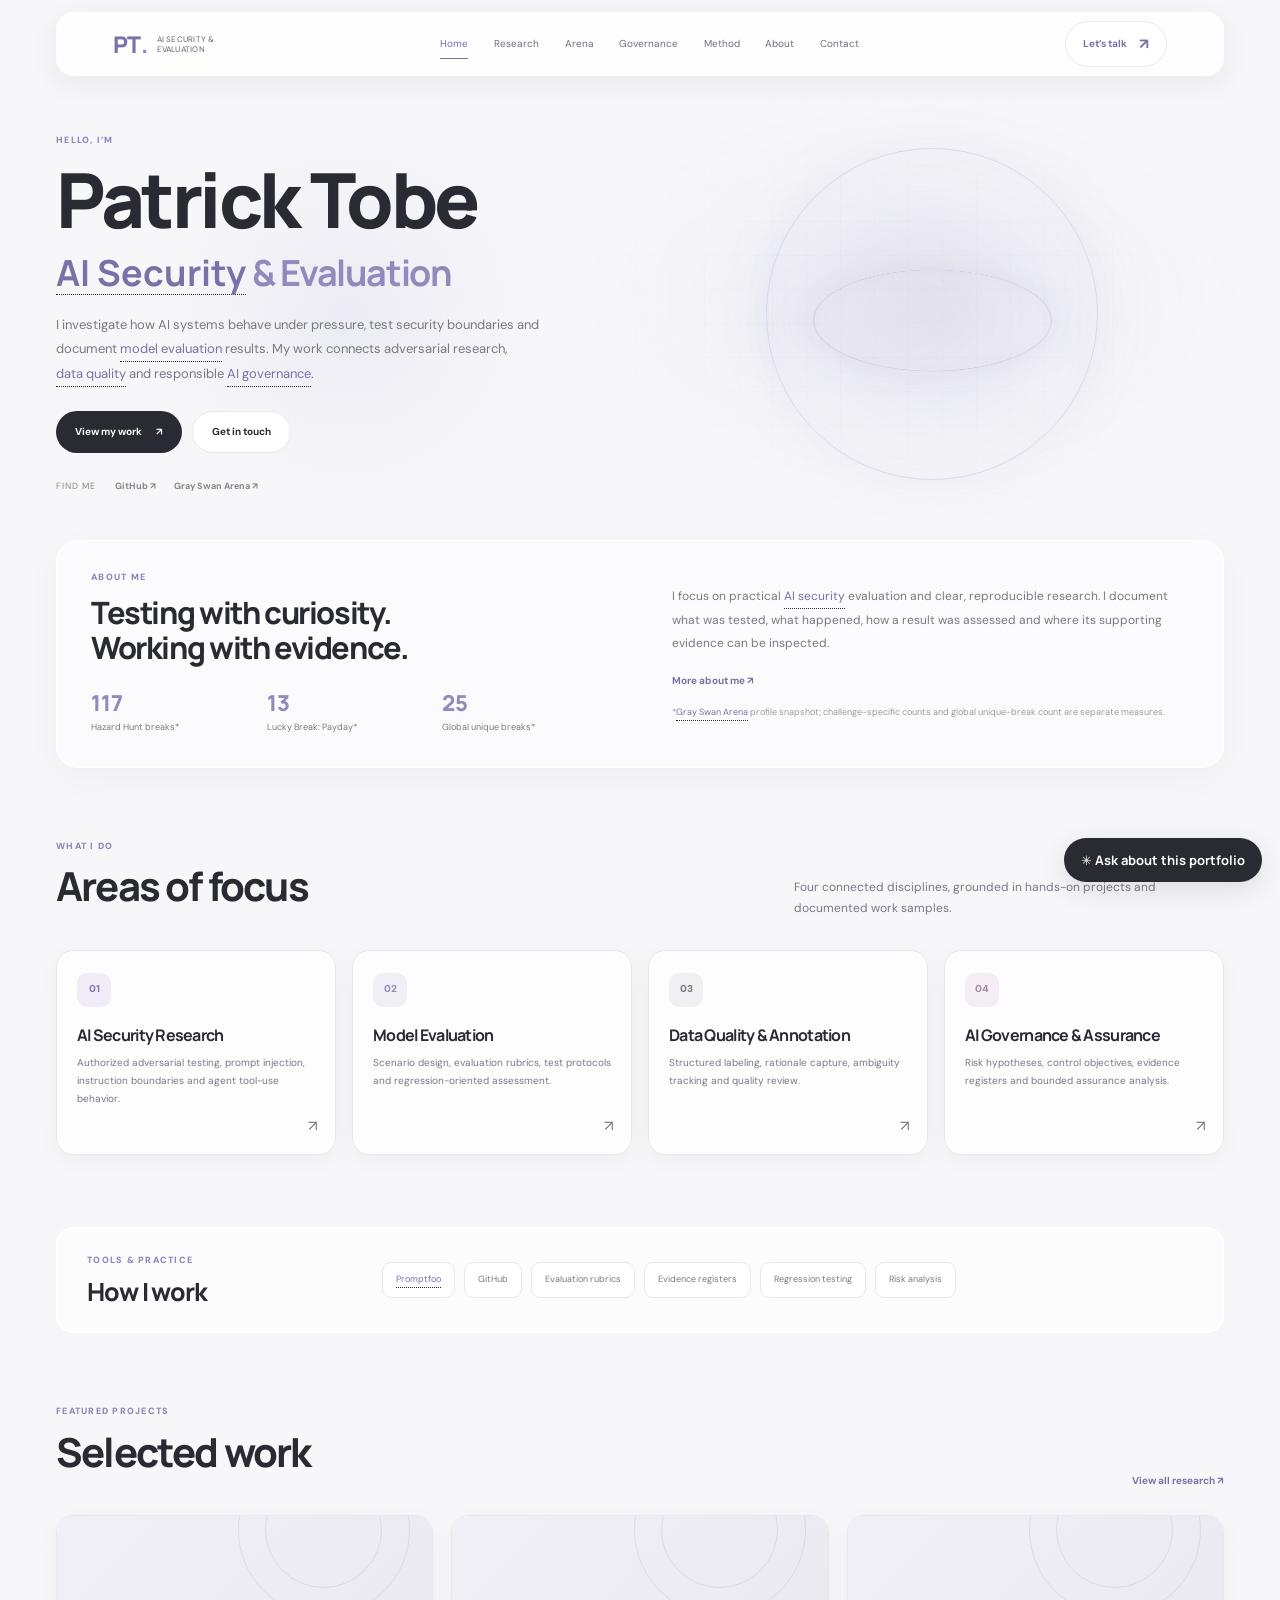
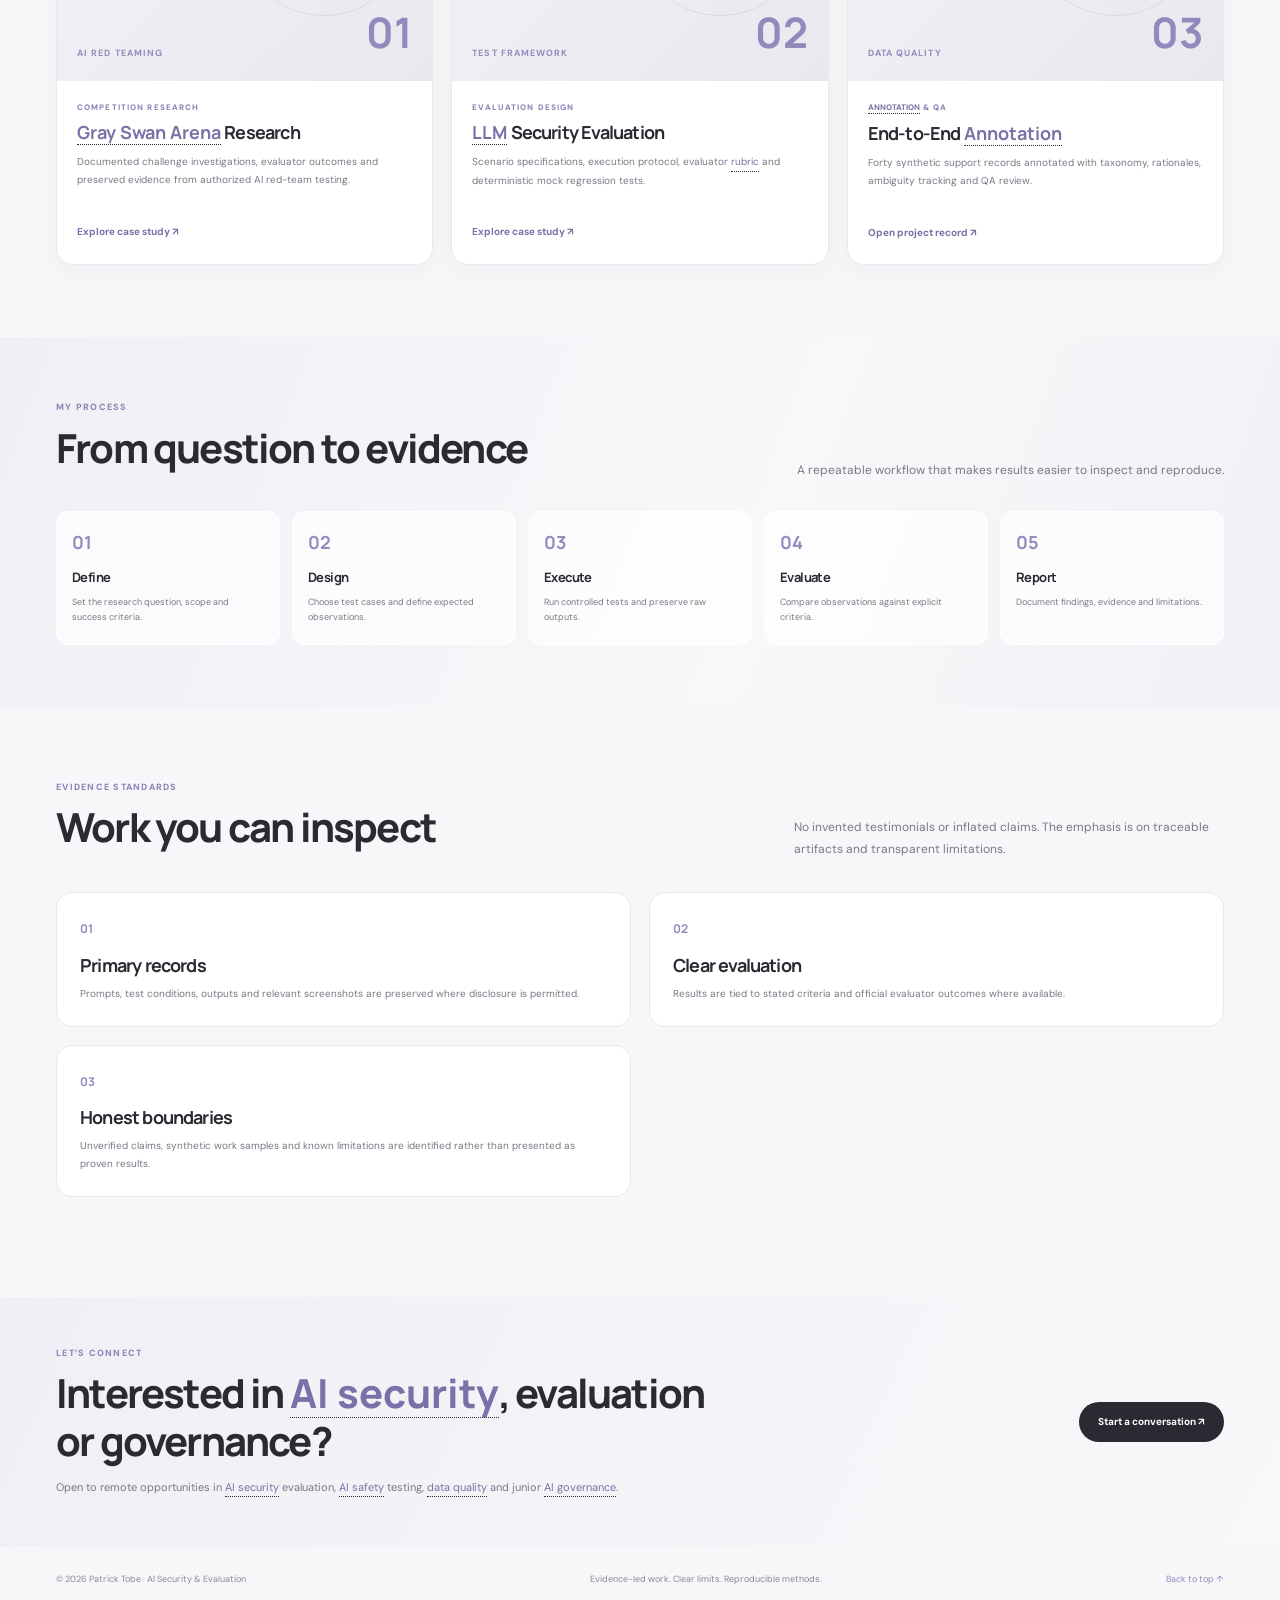
==== commit a9f5c183: "Standardize navigation order across all portfolio pages" ====
--- a/index.html
+++ b/index.html
@@ -14,7 +14,7 @@
 <body class="page-transition">
 <header class="nav"><div class="wrap navin">
 <a class="brand" href="/" aria-label="Patrick Tobe home">PT<span>.</span><small>AI SECURITY &amp; EVALUATION</small></a>
-<nav class="links" aria-label="Main navigation"><a href="/" aria-current="page">Home</a><a href="/about.html">About</a><a href="/research.html">Research</a><a href="/achievements.html">Arena</a><a href="/governance.html">Governance</a><a href="/methodology.html">Method</a></nav>
+<nav class="links" aria-label="Main navigation"><a href="/" aria-current="page">Home</a><a href="/research.html">Research</a><a href="/achievements.html">Arena</a><a href="/governance.html">Governance</a><a href="/methodology.html">Method</a><a href="/about.html">About</a><a href="/contact.html">Contact</a></nav>
 <a class="navcta" href="/contact.html">Let’s talk <span>↗</span></a><button class="menu" aria-label="Toggle navigation" aria-expanded="false">☰</button>
 </div></header>
 <main id="top">
--- a/assets/site.css
+++ b/assets/site.css
@@ -343,3 +343,53 @@
 .page-hero{position:relative;isolation:isolate;overflow:hidden}
 .page-hero:after{content:"";position:absolute;z-index:-1;right:-6%;top:-40%;width:min(48vw,520px);aspect-ratio:1;border:1px solid rgba(145,139,189,.16);border-radius:50%;box-shadow:0 0 0 28px rgba(145,139,189,.025),0 0 0 58px rgba(145,139,189,.02);pointer-events:none}
 @media(prefers-reduced-motion:reduce){.site-motion-ready .site-reveal{opacity:1!important;transform:none!important;transition:none!important}.feature,.timeline-item,.card,.case-panel,.case-kpi,.arena-number{transition:none!important}}
+
+/* Supporting-page finish pass: consistent editorial rhythm and balanced cards */
+.page-hero .wrap{position:relative;z-index:1}
+.page-hero .eyebrow{margin-bottom:12px}
+.page-hero h1{max-width:820px}
+.page-hero p{font-size:clamp(13px,1.3vw,16px);line-height:1.85;max-width:720px}
+.page-hero .hero-actions{margin-top:24px}
+.section-head{max-width:780px;margin:0 auto 26px}
+.section-head h2{font-size:clamp(27px,3.2vw,40px);line-height:1.16}
+.section-head p{font-size:12px;line-height:1.85}
+.arena-banner{padding:clamp(20px,3.2vw,36px);background:linear-gradient(135deg,#f0eff5 0%,#f8f8fa 72%);overflow:hidden}
+.arena-banner>h2{max-width:760px;font-size:clamp(25px,3vw,36px)}
+.arena-banner>p{max-width:850px;font-size:12px;line-height:1.85}
+.arena-grid{grid-template-columns:repeat(3,minmax(0,1fr));align-items:stretch}
+.arena-number{display:flex;flex-direction:column;justify-content:flex-start;gap:7px;min-width:0;min-height:124px;padding:19px;border:1px solid rgba(232,231,237,.9);box-shadow:0 5px 18px rgba(41,42,50,.035)}
+.arena-number strong{font:750 clamp(25px,3vw,34px)/1.1 Manrope,sans-serif;letter-spacing:-.04em;overflow-wrap:anywhere}
+.arena-number span{font-size:10px;line-height:1.55;letter-spacing:.045em;color:#686a75}
+.project-list{align-items:stretch}
+.project-list>.card{display:flex;flex-direction:column;min-width:0}
+.project-list>.card .card-body{display:flex;flex-direction:column;align-items:flex-start;flex:1}
+.project-list>.card .card-link{margin-top:auto;padding-top:12px;font-size:10px;font-weight:800;color:#7772a7}
+.project-list>.card .card-body p{line-height:1.8}
+.timeline{position:relative}
+.timeline-item{position:relative;overflow:hidden}
+.timeline-item:before{content:"";position:absolute;left:0;top:0;bottom:0;width:3px;background:linear-gradient(#918bbd,#c7c3dc);opacity:.75}
+.feature-grid{display:grid;grid-template-columns:repeat(3,minmax(0,1fr));gap:15px}
+.feature-grid>.feature{min-width:0}
+.contact-panel{padding:clamp(20px,3vw,34px)}
+.case-grid{display:grid;grid-template-columns:repeat(2,minmax(0,1fr));gap:16px}
+.case-panel{min-width:0;padding:clamp(18px,2.6vw,28px);border:1px solid var(--line);border-radius:17px;background:#fff}
+.case-kpis{display:grid;grid-template-columns:repeat(3,minmax(0,1fr));gap:10px}
+.case-kpi{min-width:0;padding:14px;border:1px solid var(--line);border-radius:12px;background:#fff}
+@media(max-width:700px){
+ .page-hero{padding:48px 0 32px}
+ .page-hero h1{font-size:clamp(35px,9vw,49px)}
+ .page-hero p{font-size:12px}
+ .section-head{margin-bottom:20px}
+ .arena-banner{padding:17px}
+ .arena-grid{grid-template-columns:repeat(2,minmax(0,1fr));gap:10px}
+ .arena-number{min-height:112px;padding:14px}
+ .arena-number strong{font-size:26px}
+ .arena-number span{font-size:9px;line-height:1.5}
+ .project-list{grid-template-columns:1fr}
+ .project-list>.card .card-art{height:125px}
+ .feature-grid,.case-grid{grid-template-columns:1fr}
+ .case-kpis{grid-template-columns:repeat(2,minmax(0,1fr))}
+}
+@media(prefers-reduced-motion:reduce){
+ .arena-number,.project-list>.card,.timeline-item{transition:none!important}
+}
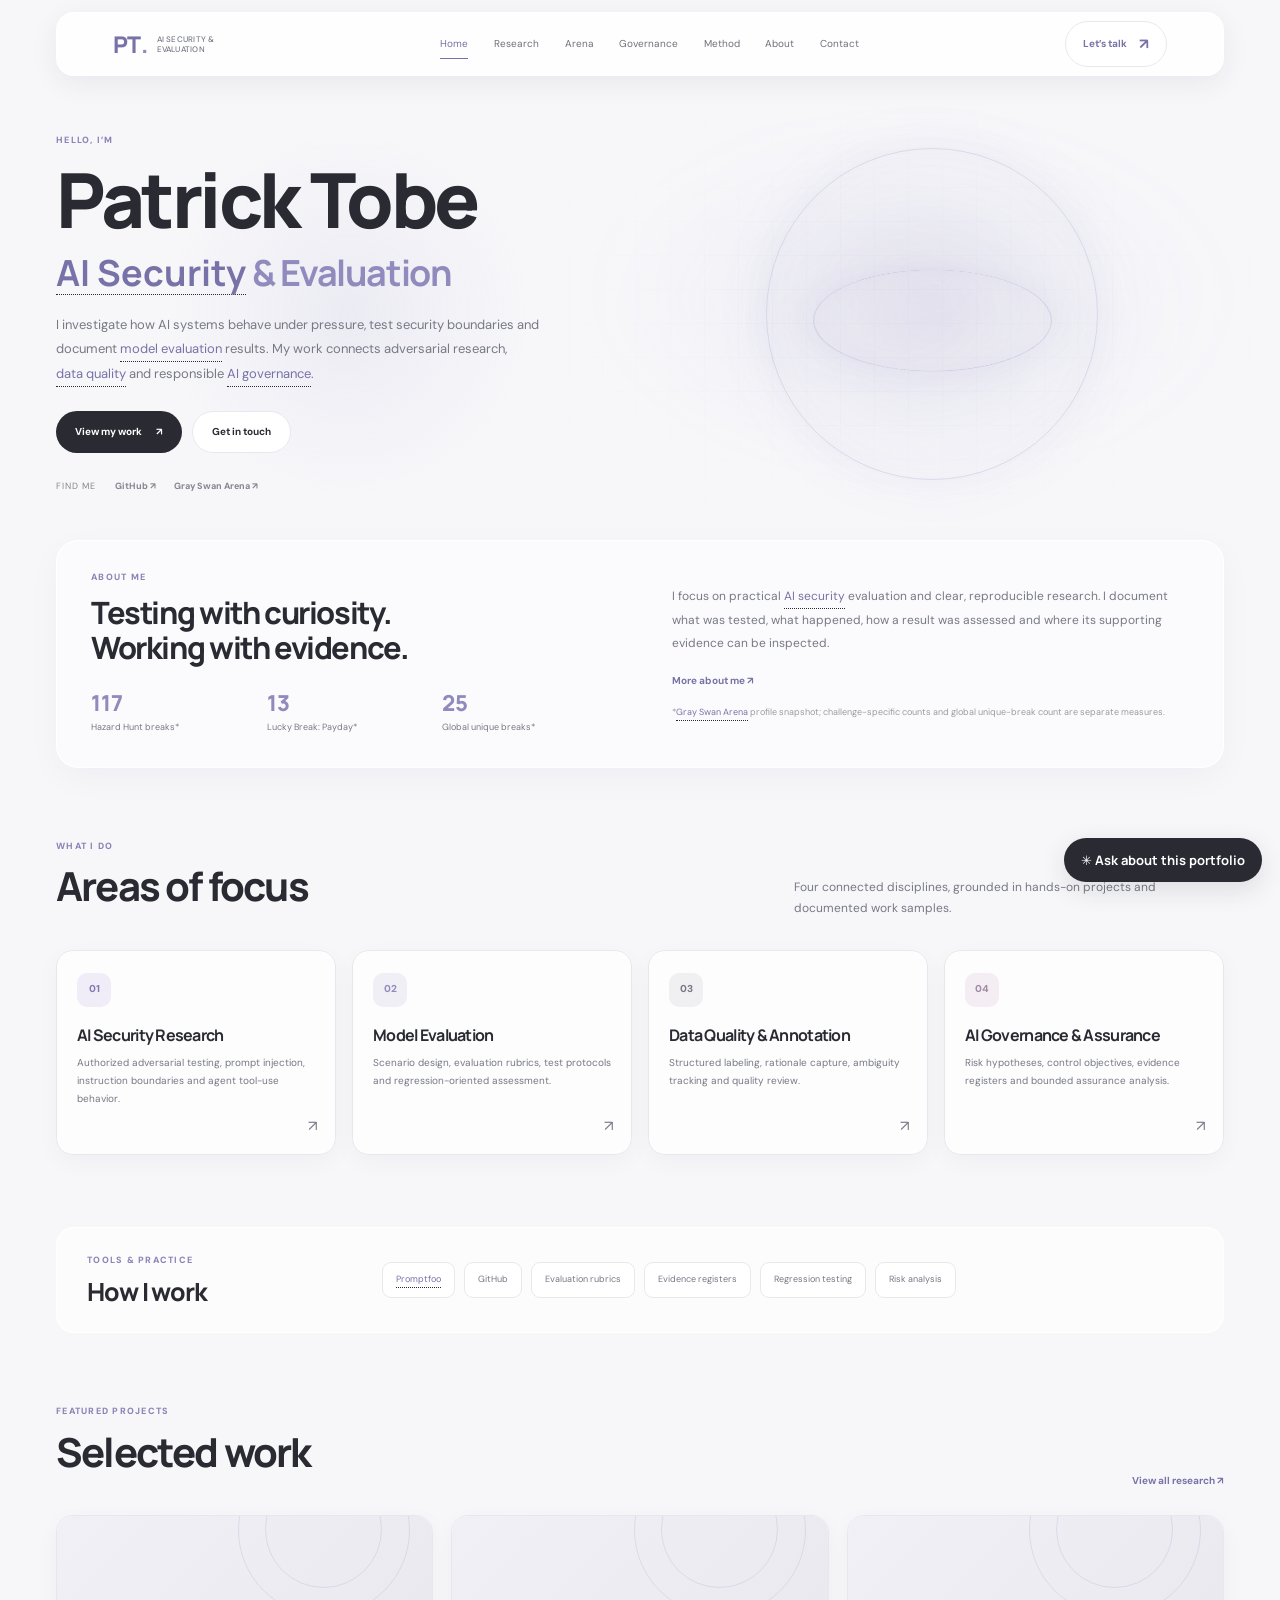
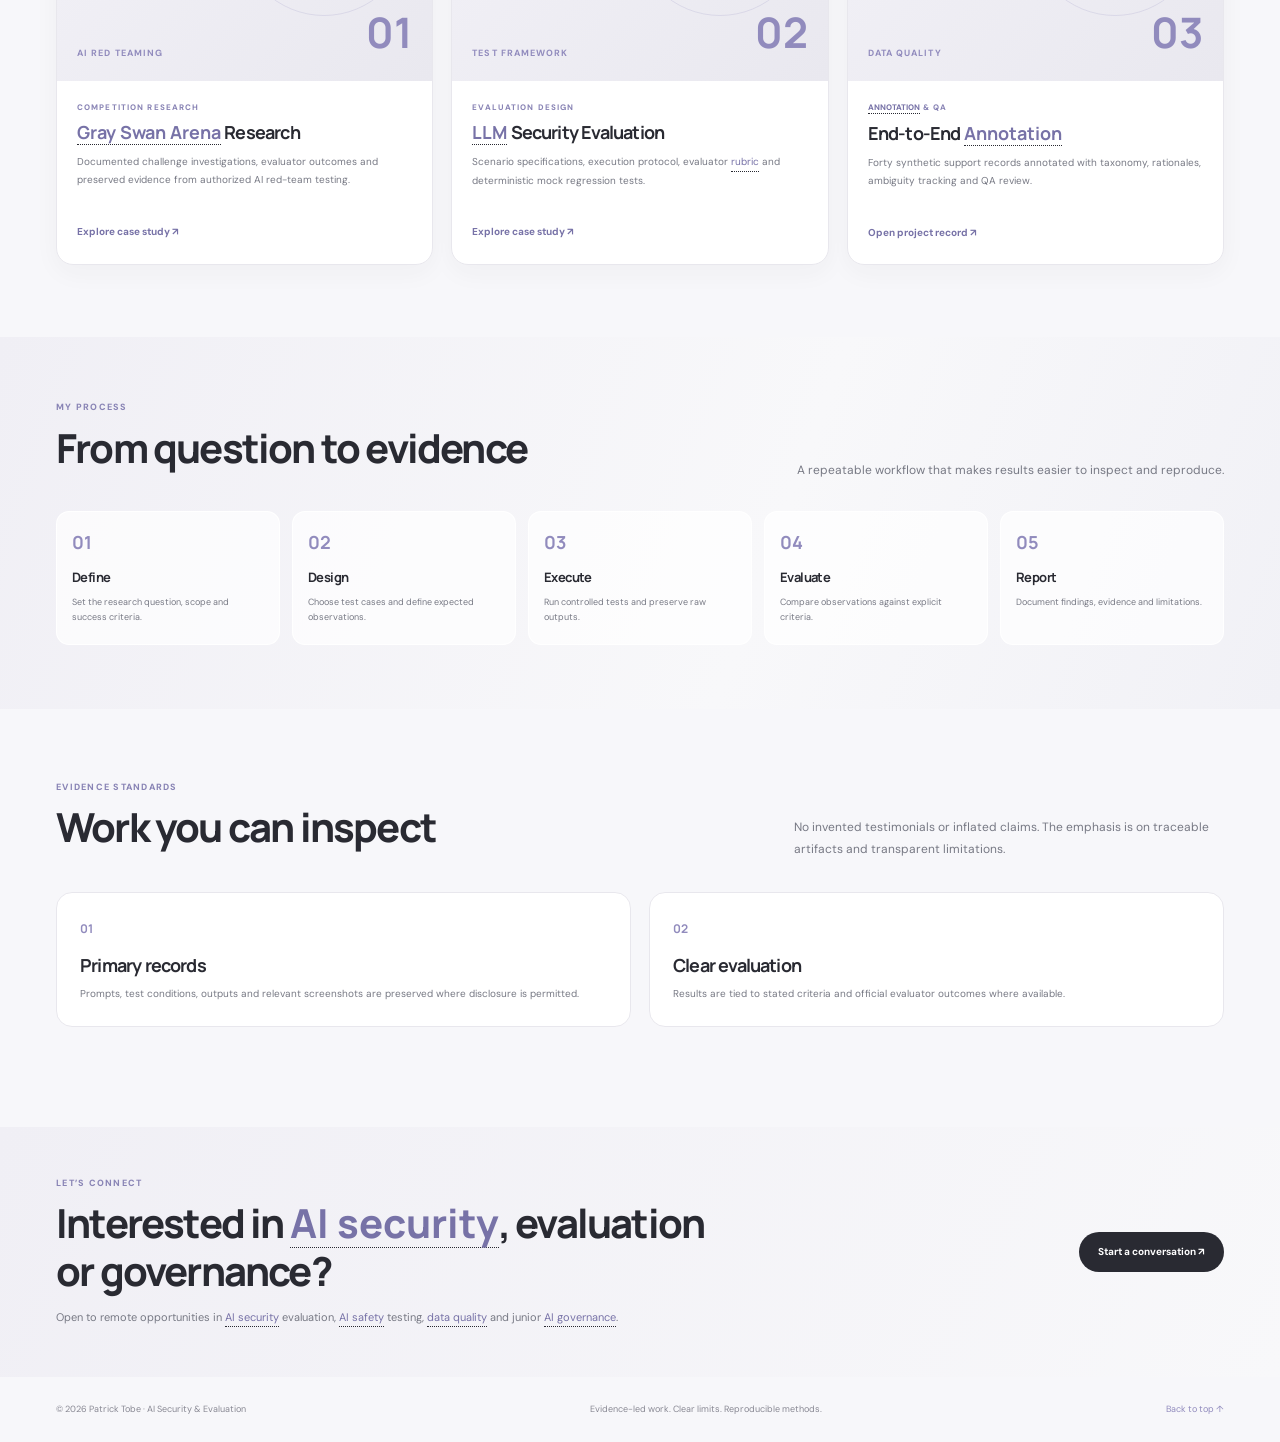
==== commit c65f49ce: "Remove ambiguous evidence card from homepage" ====
--- a/index.html
+++ b/index.html
@@ -85,7 +85,7 @@
 <div class="evidence-grid">
 <div class="evidence-card"><span>01</span><h3>Primary records</h3><p>Prompts, test conditions, outputs and relevant screenshots are preserved where disclosure is permitted.</p></div>
 <div class="evidence-card"><span>02</span><h3>Clear evaluation</h3><p>Results are tied to stated criteria and official evaluator outcomes where available.</p></div>
-<div class="evidence-card"><span>03</span><h3>Honest boundaries</h3><p>Unverified claims, synthetic work samples and known limitations are identified rather than presented as proven results.</p></div>
+
 </div>
 </section>
 
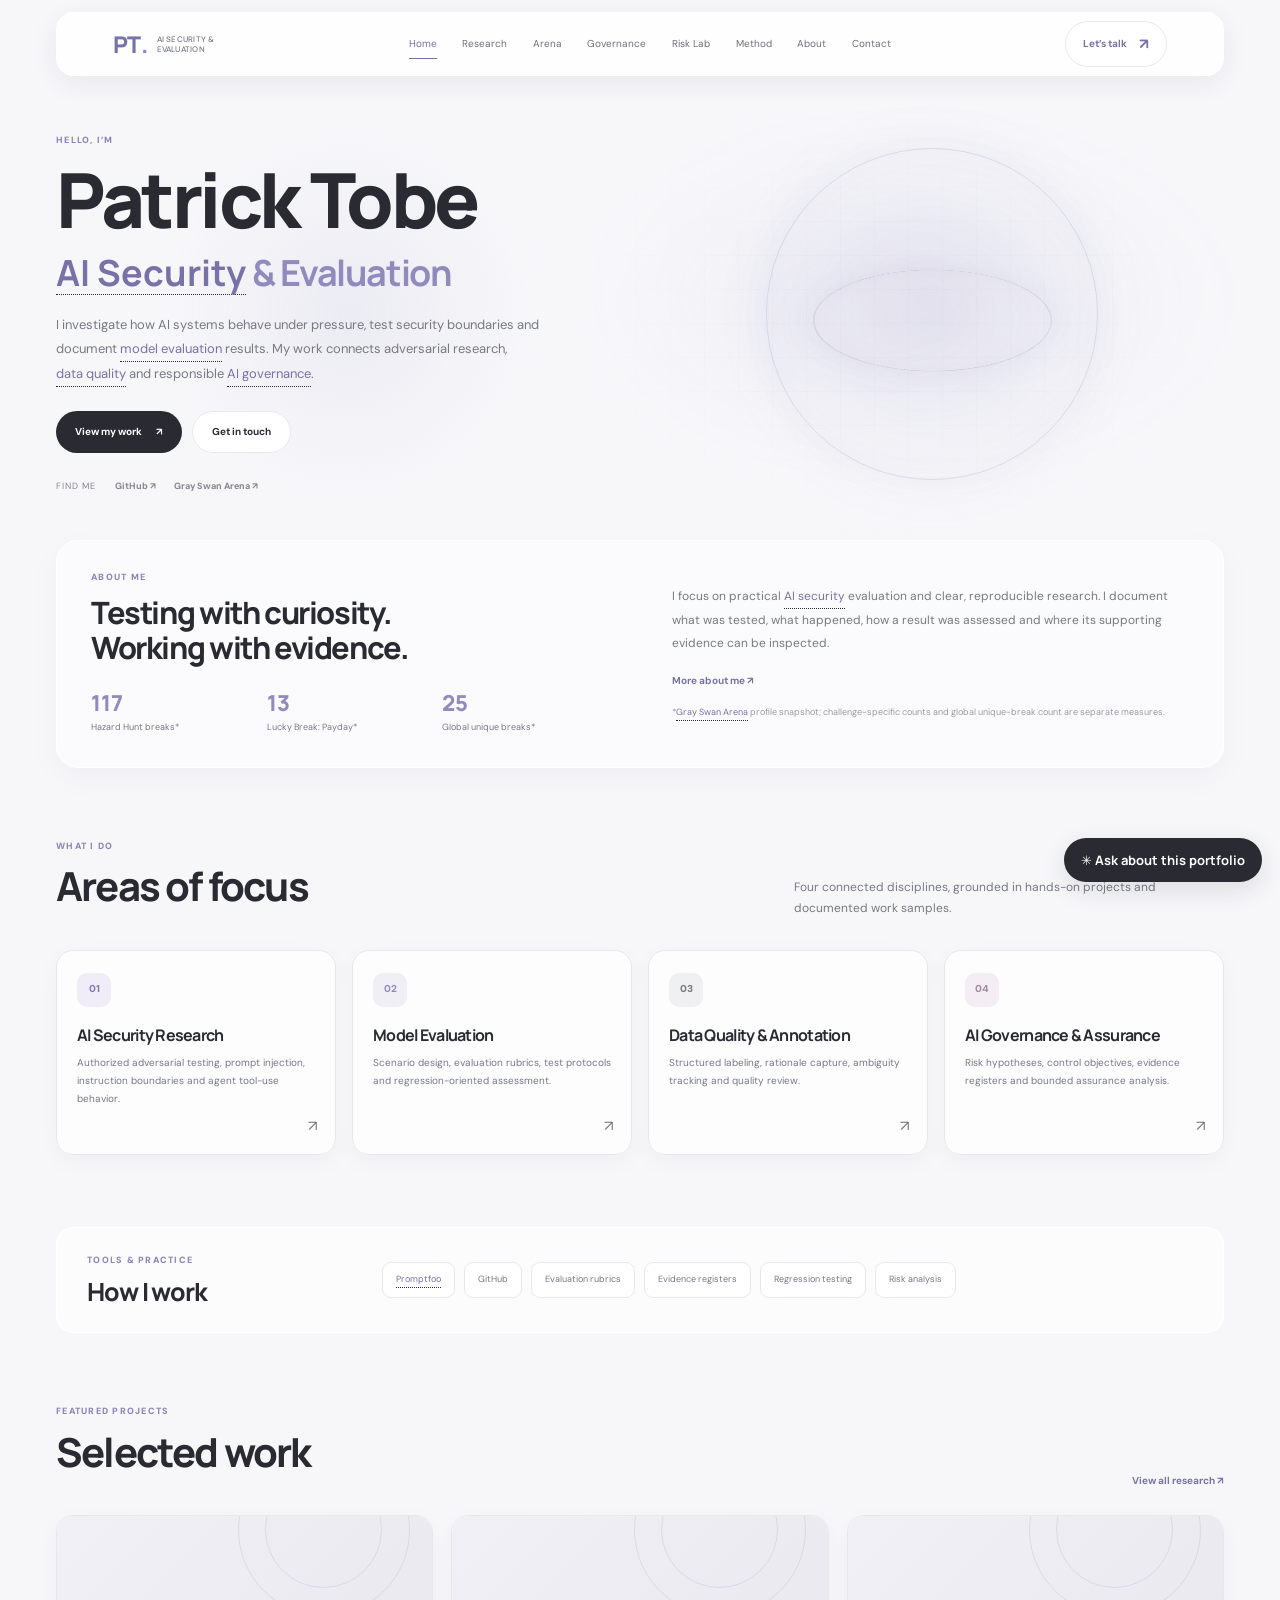
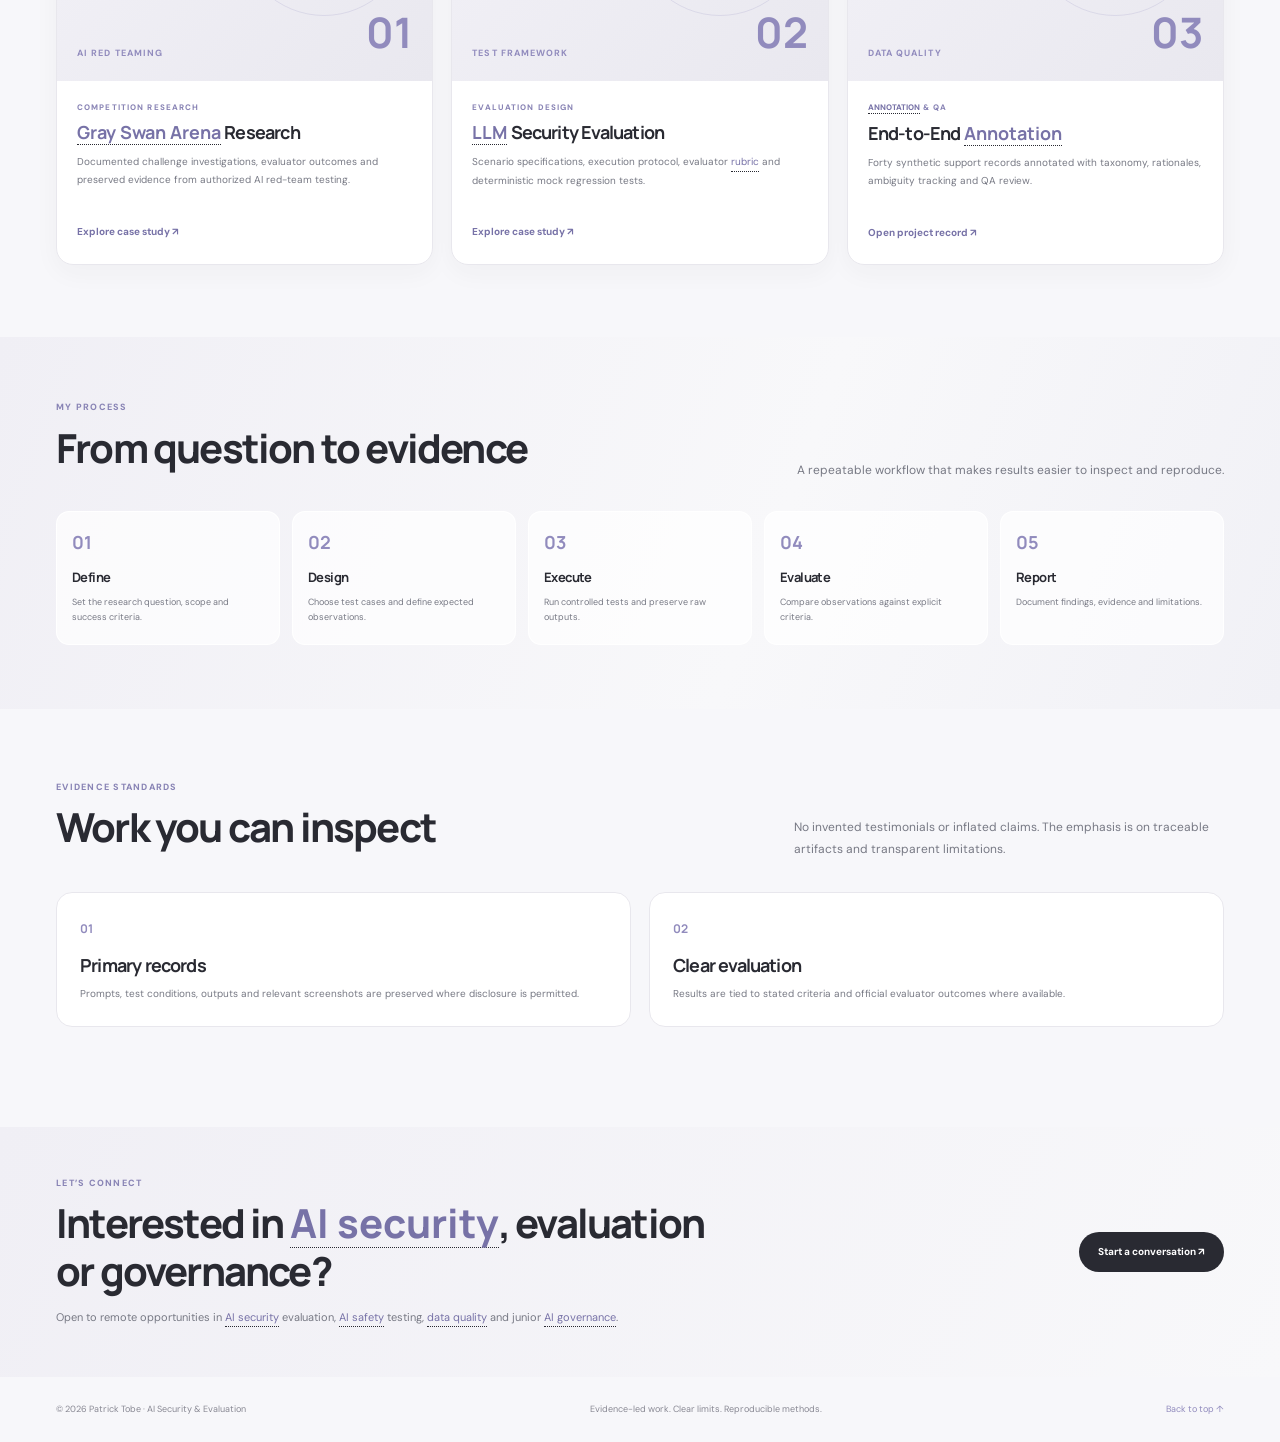
==== commit 730a9934: "Add AI Risk Lab to site-wide navigation" ====
--- a/index.html
+++ b/index.html
@@ -14,7 +14,7 @@
 <body class="page-transition">
 <header class="nav"><div class="wrap navin">
 <a class="brand" href="/" aria-label="Patrick Tobe home">PT<span>.</span><small>AI SECURITY &amp; EVALUATION</small></a>
-<nav class="links" aria-label="Main navigation"><a href="/" aria-current="page">Home</a><a href="/research.html">Research</a><a href="/achievements.html">Arena</a><a href="/governance.html">Governance</a><a href="/methodology.html">Method</a><a href="/about.html">About</a><a href="/contact.html">Contact</a></nav>
+<nav class="links" aria-label="Main navigation"><a href="/" aria-current="page">Home</a><a href="/research.html">Research</a><a href="/achievements.html">Arena</a><a href="/governance.html">Governance</a><a href="/risk-lab.html">Risk Lab</a><a href="/methodology.html">Method</a><a href="/about.html">About</a><a href="/contact.html">Contact</a></nav>
 <a class="navcta" href="/contact.html">Let’s talk <span>↗</span></a><button class="menu" aria-label="Toggle navigation" aria-expanded="false">☰</button>
 </div></header>
 <main id="top">
--- a/assets/site.css
+++ b/assets/site.css
@@ -34,7 +34,7 @@
 .project-grid{display:grid;grid-template-columns:repeat(3,minmax(0,1fr));gap:18px}.project-card{overflow:hidden;border:1px solid var(--line);border-radius:17px;background:#fff;box-shadow:0 8px 26px rgba(40,40,55,.04)}.project-art{height:165px;position:relative;display:flex;align-items:flex-end;justify-content:space-between;padding:20px;background:linear-gradient(135deg,#f1eff7,#e9eaf1);overflow:hidden}.project-art:before,.project-art:after{content:"";position:absolute;border:1px solid rgba(139,133,186,.23);border-radius:50%;width:170px;height:170px;right:22px;top:-72px}.project-art:after{width:115px;height:115px;right:50px;top:-45px}.project-art span,.project-art b{position:relative;z-index:1;color:#7772a7}.project-art span{font-size:9px;letter-spacing:.12em;font-weight:700}.project-art b{font:700 42px Manrope;color:#9993c2}.art-eval{background:linear-gradient(135deg,#f1f2f7,#e9edf3)}.art-data{background:linear-gradient(135deg,#f3f1f5,#eeedf2)}
 .project-info{padding:20px}.project-info .eyebrow{font-size:8px}.project-info h3{margin:8px 0}.project-info p{font-size:10px;line-height:1.8;min-height:55px}
 .process-section{padding:64px 0;background:linear-gradient(110deg,#f0eff5,#f8f8fa 60%,#f1f1f6)}.process-grid{display:grid;grid-template-columns:repeat(5,minmax(0,1fr));gap:12px}.process-grid>div{padding:18px 15px;border:1px solid rgba(255,255,255,.95);border-radius:13px;background:rgba(255,255,255,.68)}.process-grid b{display:block;font:700 18px Manrope;color:#918bbd;margin-bottom:15px}.process-grid h3{font-size:13px}.process-grid p{font-size:9px;line-height:1.7;margin:0}
-.evidence-grid{display:grid;grid-template-columns:repeat(3,minmax(0,1fr));gap:15px}.evidence-card{padding:23px;border:1px solid var(--line);border-radius:15px;background:#fff}.evidence-card>span{font:700 12px Manrope;color:#918bbd}.evidence-card h3{margin:13px 0 7px}.evidence-card p{font-size:10px;line-height:1.8;margin:0}
+.evidence-grid{display:grid;grid-template-columns:repeat(2,minmax(0,1fr));gap:15px}.evidence-card{padding:23px;border:1px solid var(--line);border-radius:15px;background:#fff}.evidence-card>span{font:700 12px Manrope;color:#918bbd}.evidence-card h3{margin:13px 0 7px}.evidence-card p{font-size:10px;line-height:1.8;margin:0}
 .contact-band{padding:50px 0;background:linear-gradient(115deg,#f0eff5,#f8f8fa)}.contact-inner{display:flex;align-items:center;justify-content:space-between;gap:30px}.contact-inner>div{max-width:700px}.contact-inner h2{max-width:650px}.contact-inner p{font-size:11px;margin:0}
 .footer{display:flex;justify-content:space-between;gap:20px;padding-block:25px;color:#888893;font-size:9px}.footer a{color:#7772a7}
 .page-transition{animation:fadeIn .35s ease both}@keyframes fadeIn{from{opacity:.7}to{opacity:1}}
@@ -238,7 +238,7 @@
 .timeline-stop.done span{background:#eeedf5;border-color:#aaa5ca}
 .timeline-stop small{font-size:9px;text-align:center;max-width:110px;line-height:1.4}
 .timeline-kind{font-size:9px;color:#918bbd;letter-spacing:.1em;text-transform:uppercase}
-.eval-axis{font:11px 'DM Sans';fill:#666775}.eval-track{fill:#efedf4}.eval-bar{fill:#918bbd;transition:width .8s cubic-bezier(.2,.7,.2,1)}.eval-disclaimer{font-size:10px;margin:12px 0}
+.eval-axis{font:17px 'DM Sans';fill:#555663}.eval-track{fill:#efedf4}.eval-bar{fill:#918bbd;transition:width .8s cubic-bezier(.2,.7,.2,1)}.eval-disclaimer{font-size:13px;line-height:1.65;margin:14px 0}
 .method-node{cursor:pointer;outline:none}.method-node circle{fill:#fff;stroke:#d5d1e2;stroke-width:2;transition:all .25s}.method-node text{font:700 12px Manrope;fill:#7772a7}.method-node .method-label{font:600 12px 'DM Sans';fill:#555663}.method-node.active circle{fill:#918bbd;stroke:#7772a7;filter:drop-shadow(0 0 7px rgba(145,139,189,.35))}.method-node.active text{fill:#fff}.method-node.active .method-label{fill:#555663}
 .network-wrap{min-width:0}.network-legend{display:flex;justify-content:center;gap:28px;margin:8px 0 0}.network-legend span{font-size:9px;letter-spacing:.12em;color:#7772a7;font-weight:800}
 .network-edge{fill:none;stroke:#dedbe8;stroke-width:2;transition:opacity .25s,stroke .25s,stroke-width .25s}.network-edge.active{stroke:#918bbd;stroke-width:3;stroke-dasharray:7 6;animation:edgeFlow 1.2s linear infinite}.network-edge.dimmed{opacity:.15}
@@ -387,7 +387,7 @@
  .arena-number span{font-size:9px;line-height:1.5}
  .project-list{grid-template-columns:1fr}
  .project-list>.card .card-art{height:125px}
- .feature-grid,.case-grid{grid-template-columns:1fr}
+ .feature-grid,.case-grid{grid-template-columns:1fr}.evidence-grid{grid-template-columns:1fr}
  .case-kpis{grid-template-columns:repeat(2,minmax(0,1fr))}
 }
 @media(prefers-reduced-motion:reduce){
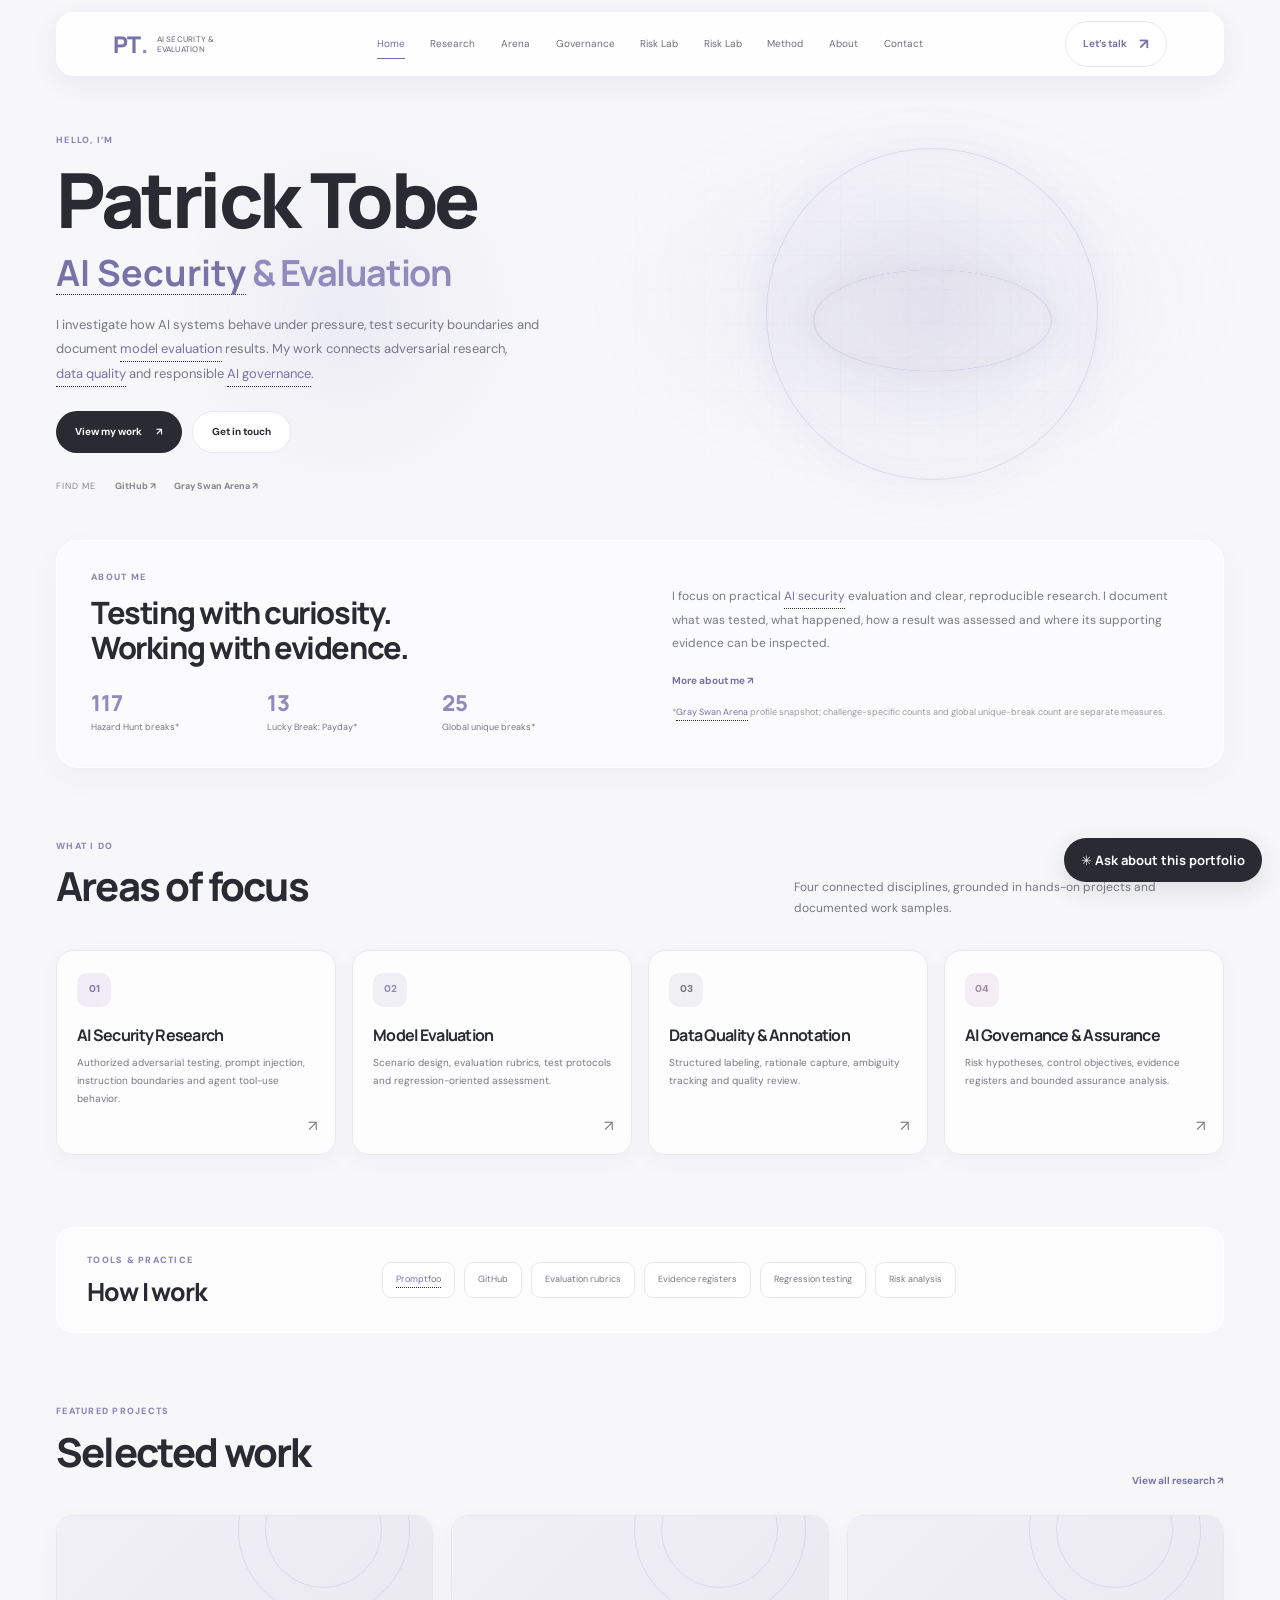
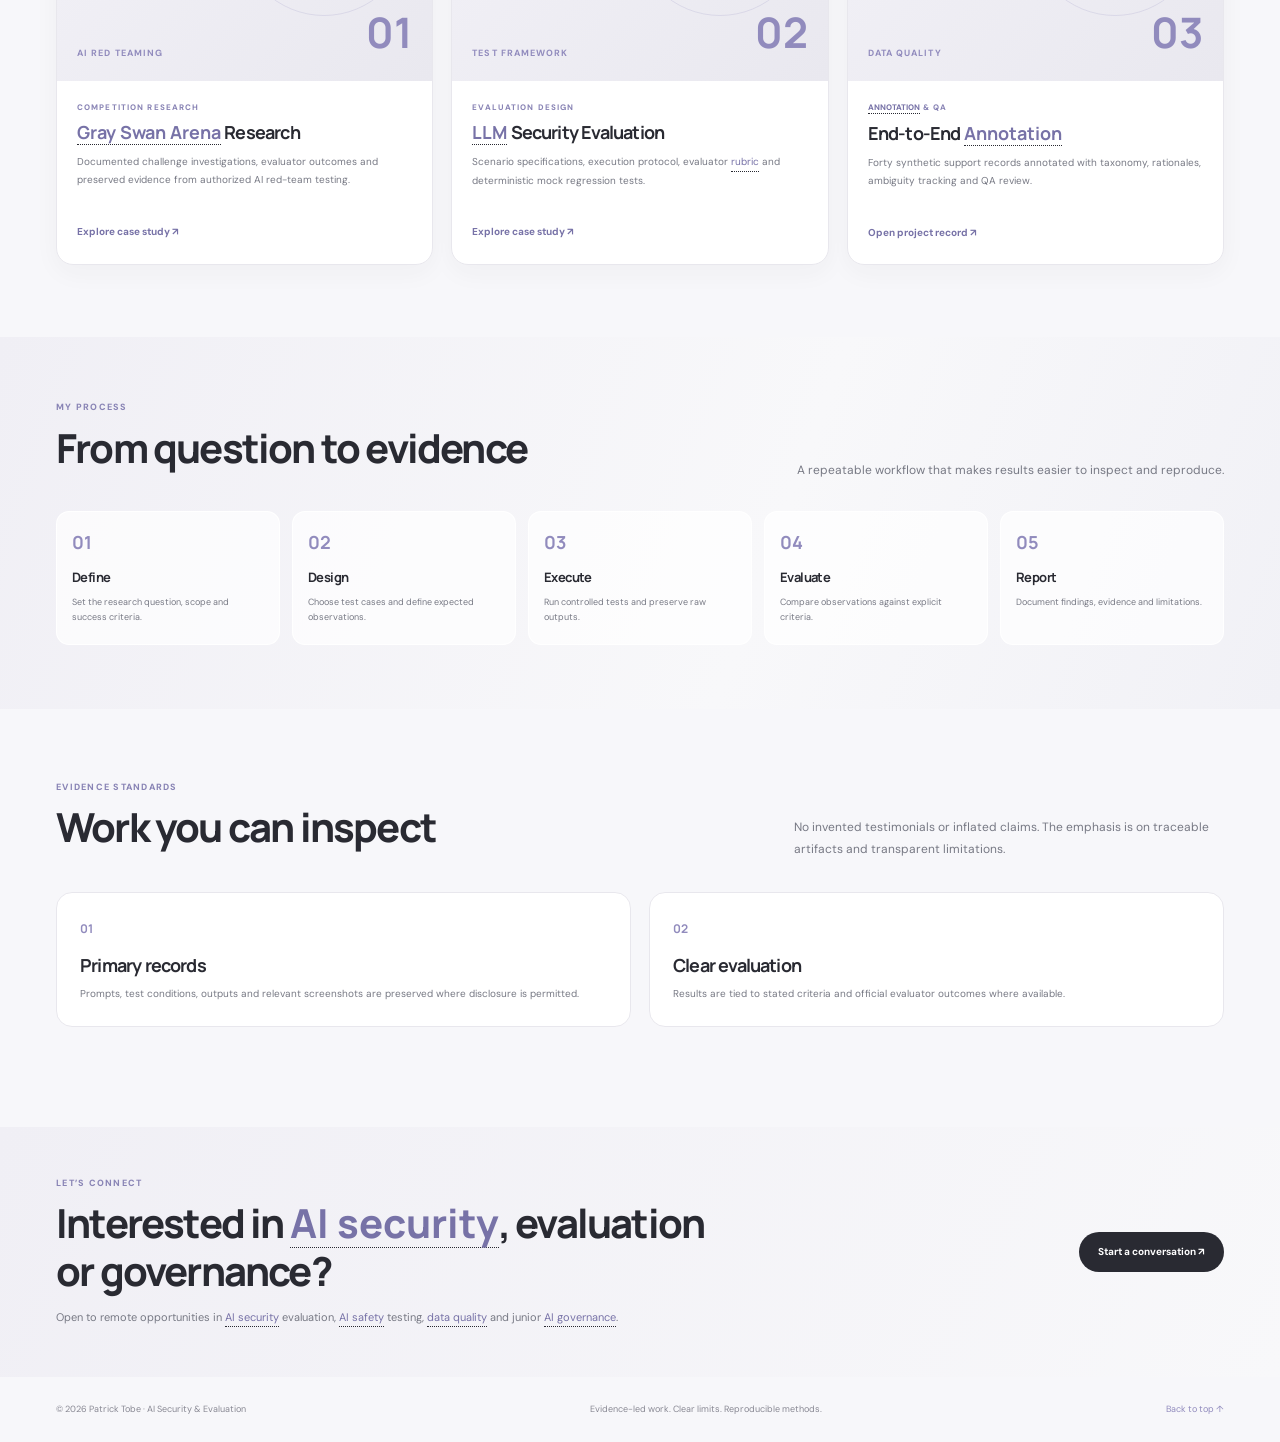
==== commit 09560332: "Add AI Risk Lab to site navigation" ====
--- a/index.html
+++ b/index.html
@@ -14,7 +14,7 @@
 <body class="page-transition">
 <header class="nav"><div class="wrap navin">
 <a class="brand" href="/" aria-label="Patrick Tobe home">PT<span>.</span><small>AI SECURITY &amp; EVALUATION</small></a>
-<nav class="links" aria-label="Main navigation"><a href="/" aria-current="page">Home</a><a href="/research.html">Research</a><a href="/achievements.html">Arena</a><a href="/governance.html">Governance</a><a href="/risk-lab.html">Risk Lab</a><a href="/methodology.html">Method</a><a href="/about.html">About</a><a href="/contact.html">Contact</a></nav>
+<nav class="links" aria-label="Main navigation"><a href="/" aria-current="page">Home</a><a href="/research.html">Research</a><a href="/achievements.html">Arena</a><a href="/governance.html">Governance</a><a href="/risk-lab.html">Risk Lab</a><a href="/risk-lab.html">Risk Lab</a><a href="/methodology.html">Method</a><a href="/about.html">About</a><a href="/contact.html">Contact</a></nav>
 <a class="navcta" href="/contact.html">Let’s talk <span>↗</span></a><button class="menu" aria-label="Toggle navigation" aria-expanded="false">☰</button>
 </div></header>
 <main id="top">
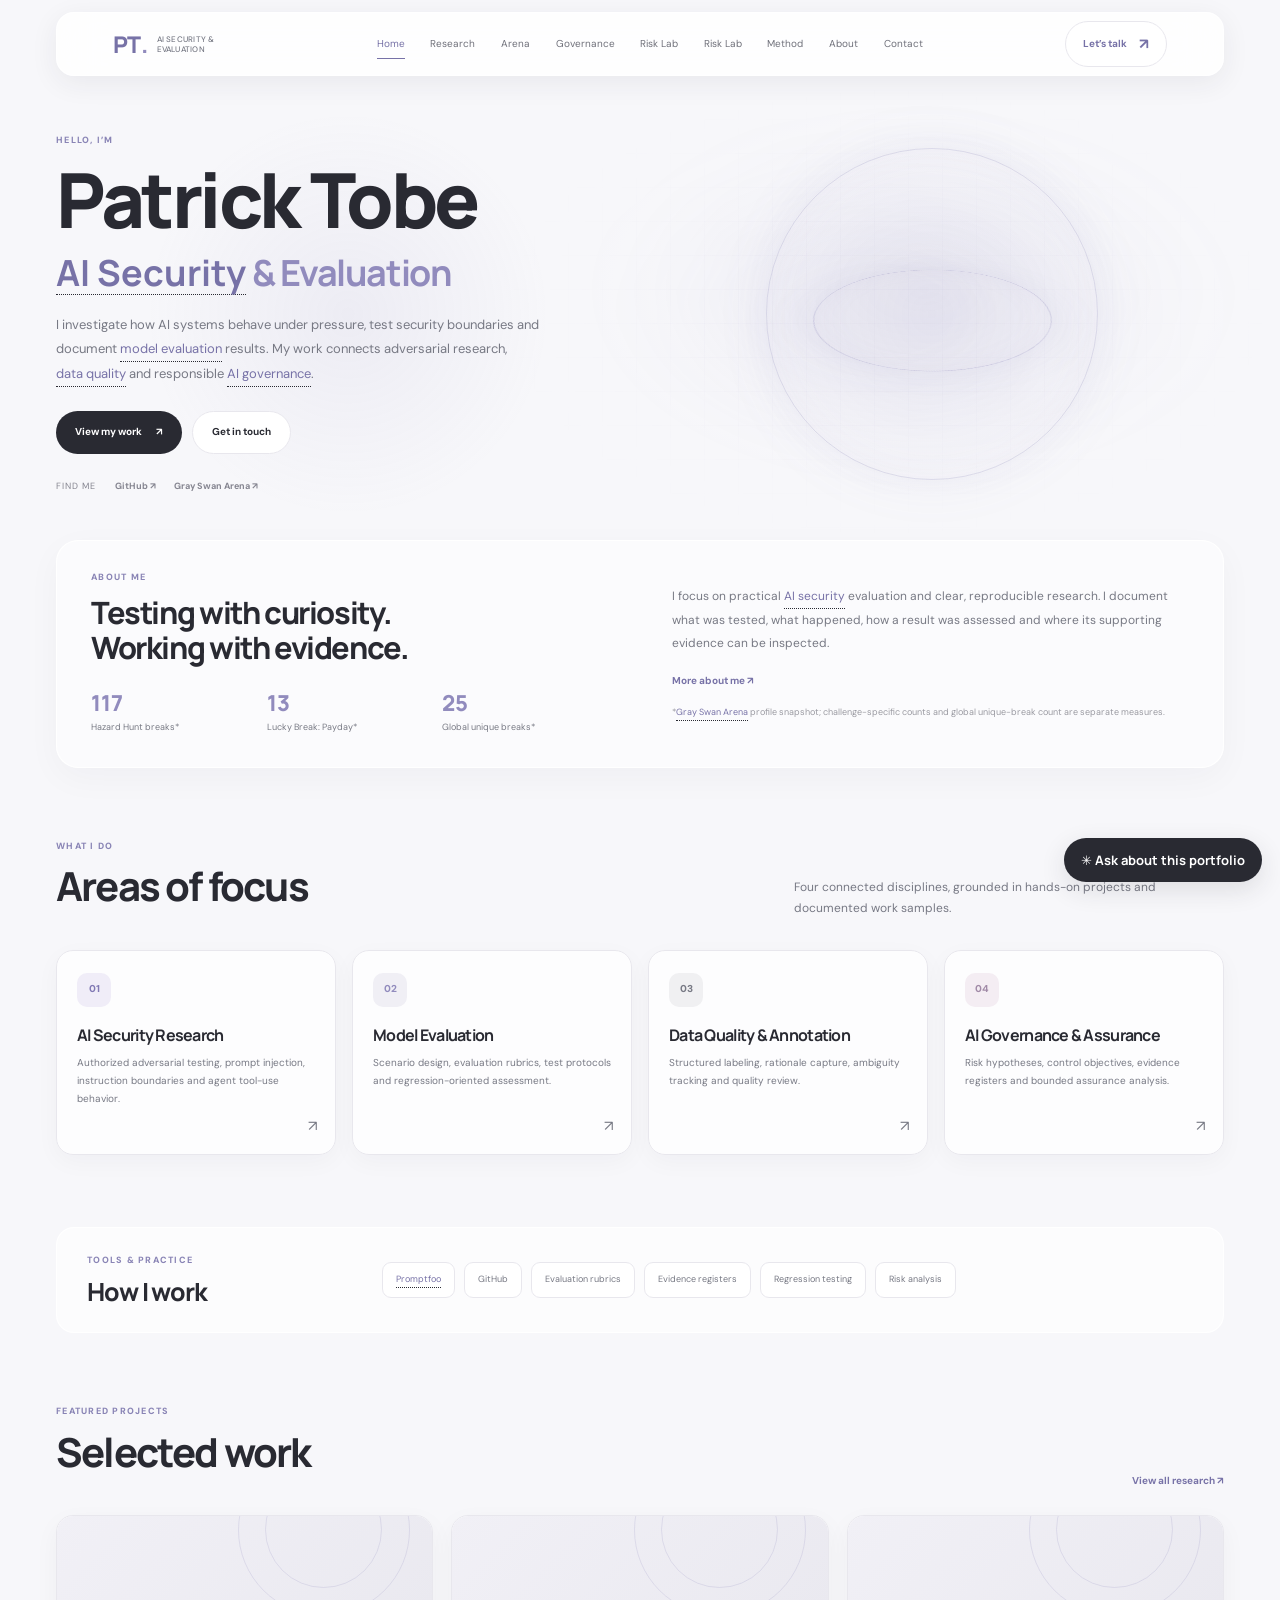
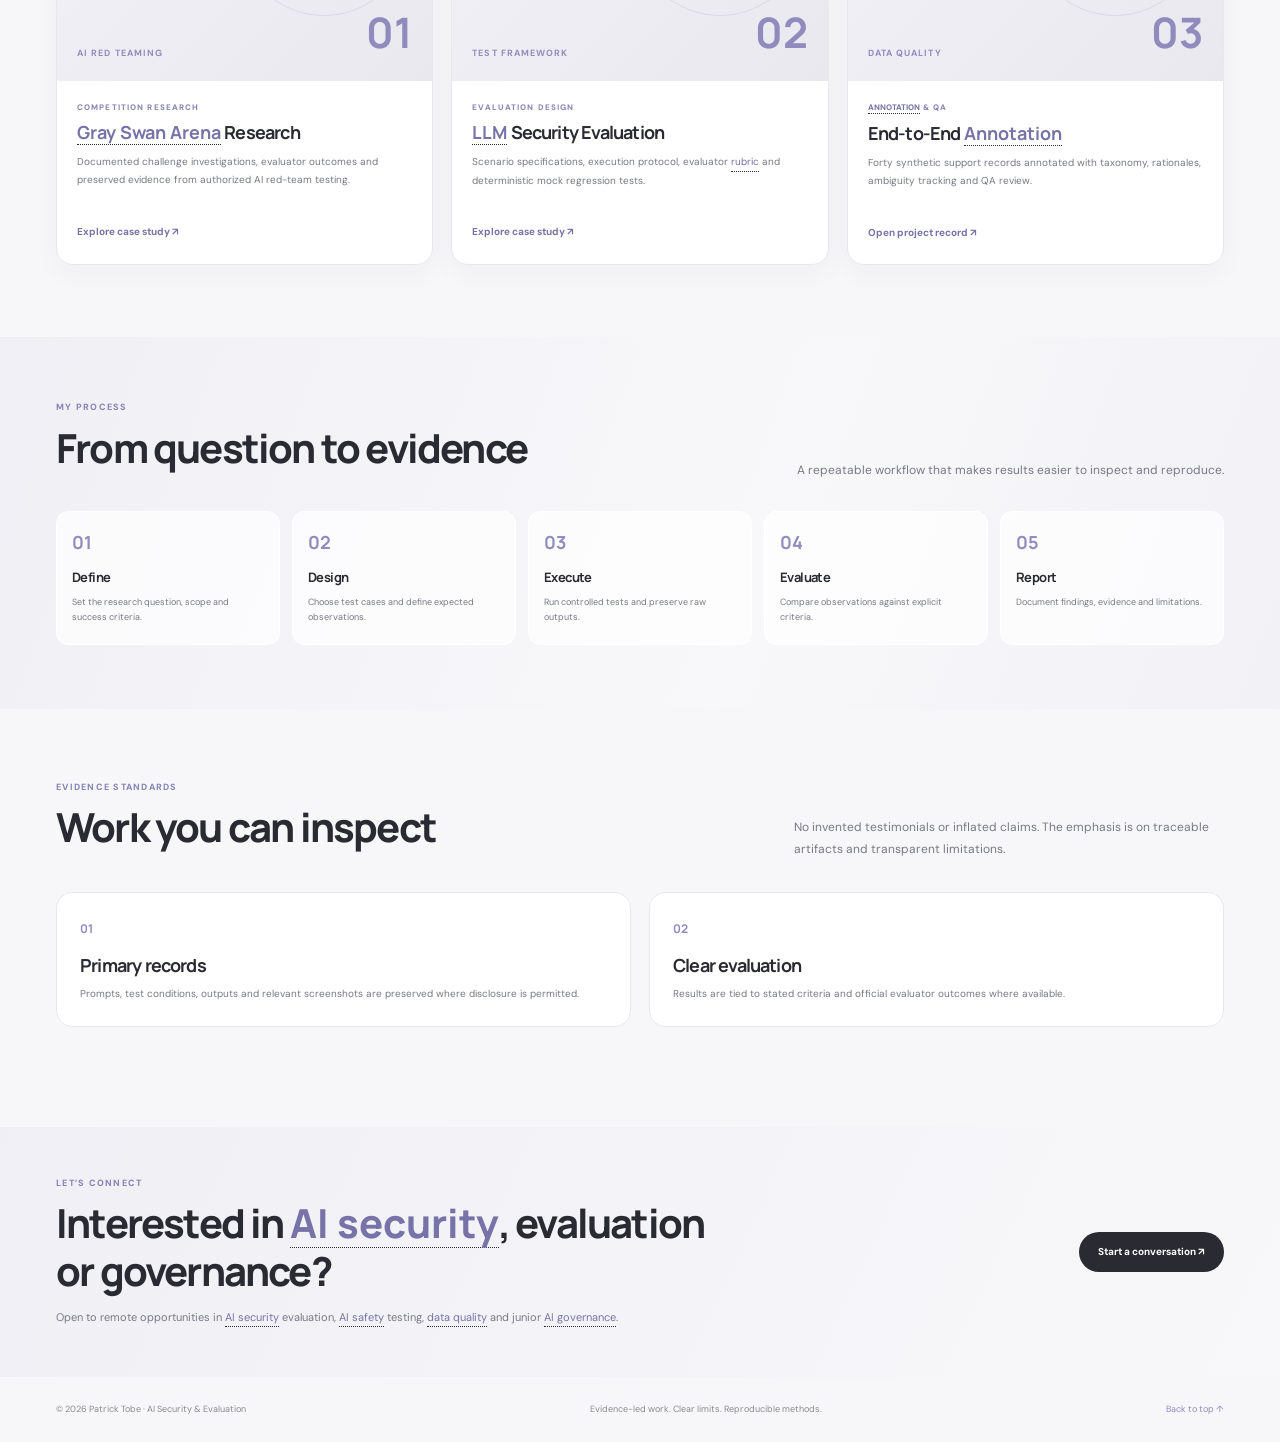
==== commit 3af7f5b4: "Apply homepage motion system consistently across portfolio pages" ====
--- a/index.html
+++ b/index.html
@@ -9,7 +9,7 @@
 <title>Patrick Tobe — AI Security & Evaluation</title>
 <link rel="preconnect" href="https://fonts.googleapis.com"><link rel="preconnect" href="https://fonts.gstatic.com" crossorigin>
 <link href="https://fonts.googleapis.com/css2?family=DM+Sans:wght@400;500;600;700&family=Manrope:wght@400;500;600;700;800&display=swap" rel="stylesheet">
-<link rel="stylesheet" href="/assets/site.css?v=unified-motion-20261128">
+<link rel="stylesheet" href="/assets/site.css?v=site-motion-global-20261128">
 </head>
 <body class="page-transition">
 <header class="nav"><div class="wrap navin">
--- a/assets/site.css
+++ b/assets/site.css
@@ -393,3 +393,17 @@
 @media(prefers-reduced-motion:reduce){
  .arena-number,.project-list>.card,.timeline-item{transition:none!important}
 }
+
+/* Site-wide homepage motion language */
+.site-motion-ready .site-reveal{opacity:0;transform:translate3d(0,22px,0) scale(.99);transition:opacity .68s cubic-bezier(.2,.7,.2,1),transform .68s cubic-bezier(.2,.7,.2,1);transition-delay:var(--site-motion-delay,0ms)}
+.site-motion-ready .site-reveal.site-revealed{opacity:1;transform:translate3d(0,0,0) scale(1)}
+.site-hover{transition:transform .28s cubic-bezier(.2,.7,.2,1),border-color .28s ease,box-shadow .28s ease,background-color .28s ease}
+@media(hover:hover) and (pointer:fine){.site-hover:hover{transform:translate3d(0,-5px,0);border-color:rgba(145,139,189,.48);box-shadow:0 18px 42px rgba(41,42,50,.095)}.site-hover:focus-visible{outline:2px solid #aaa5ca;outline-offset:3px}.hero-copy,.page-hero .wrap{--site-pointer-x:50%;--site-pointer-y:50%}.hero-copy:after,.page-hero .wrap:after{content:"";position:absolute;z-index:-1;inset:-24px -30px;pointer-events:none;background:radial-gradient(280px circle at var(--site-pointer-x) var(--site-pointer-y),rgba(145,139,189,.105),transparent 72%);opacity:.9}}
+.scroll-progress{position:fixed;inset:0 auto auto 0;width:100%;height:3px;z-index:9999;transform:scaleX(0);transform-origin:left center;background:linear-gradient(90deg,#918bbd,#c3bfd9);pointer-events:none;will-change:transform}
+.backtop{position:fixed;right:22px;bottom:22px;z-index:90;width:42px;height:42px;border:1px solid rgba(145,139,189,.28);border-radius:50%;background:rgba(255,255,255,.92);color:#6f6a9f;box-shadow:0 8px 24px rgba(41,42,50,.10);opacity:0;visibility:hidden;transform:translateY(8px);transition:opacity .22s ease,transform .22s ease,visibility .22s ease;cursor:pointer}
+.backtop.show{opacity:1;visibility:visible;transform:translateY(0)}.backtop:hover{background:#f0eff5}
+.page-transition{animation:fadeIn .38s ease both}
+.page-hero:before{content:"";position:absolute;z-index:-1;left:-9%;bottom:-76%;width:min(35vw,380px);aspect-ratio:1;border:1px solid rgba(145,139,189,.12);border-radius:50%;box-shadow:0 0 0 24px rgba(145,139,189,.018),0 0 0 52px rgba(145,139,189,.014);pointer-events:none;animation:pageOrbit 18s ease-in-out infinite}
+@keyframes pageOrbit{0%,100%{transform:translate3d(0,0,0) rotate(0)}50%{transform:translate3d(0,-12px,0) rotate(8deg)}}
+@media(max-width:700px){.backtop{right:14px;bottom:14px;width:38px;height:38px}.page-hero:before{width:56vw;bottom:-65%}}
+@media(prefers-reduced-motion:reduce){.site-motion-ready .site-reveal{opacity:1!important;transform:none!important;transition:none!important}.site-hover,.backtop{transition:none!important}.page-hero:before{animation:none!important}.page-transition{animation:none!important}}
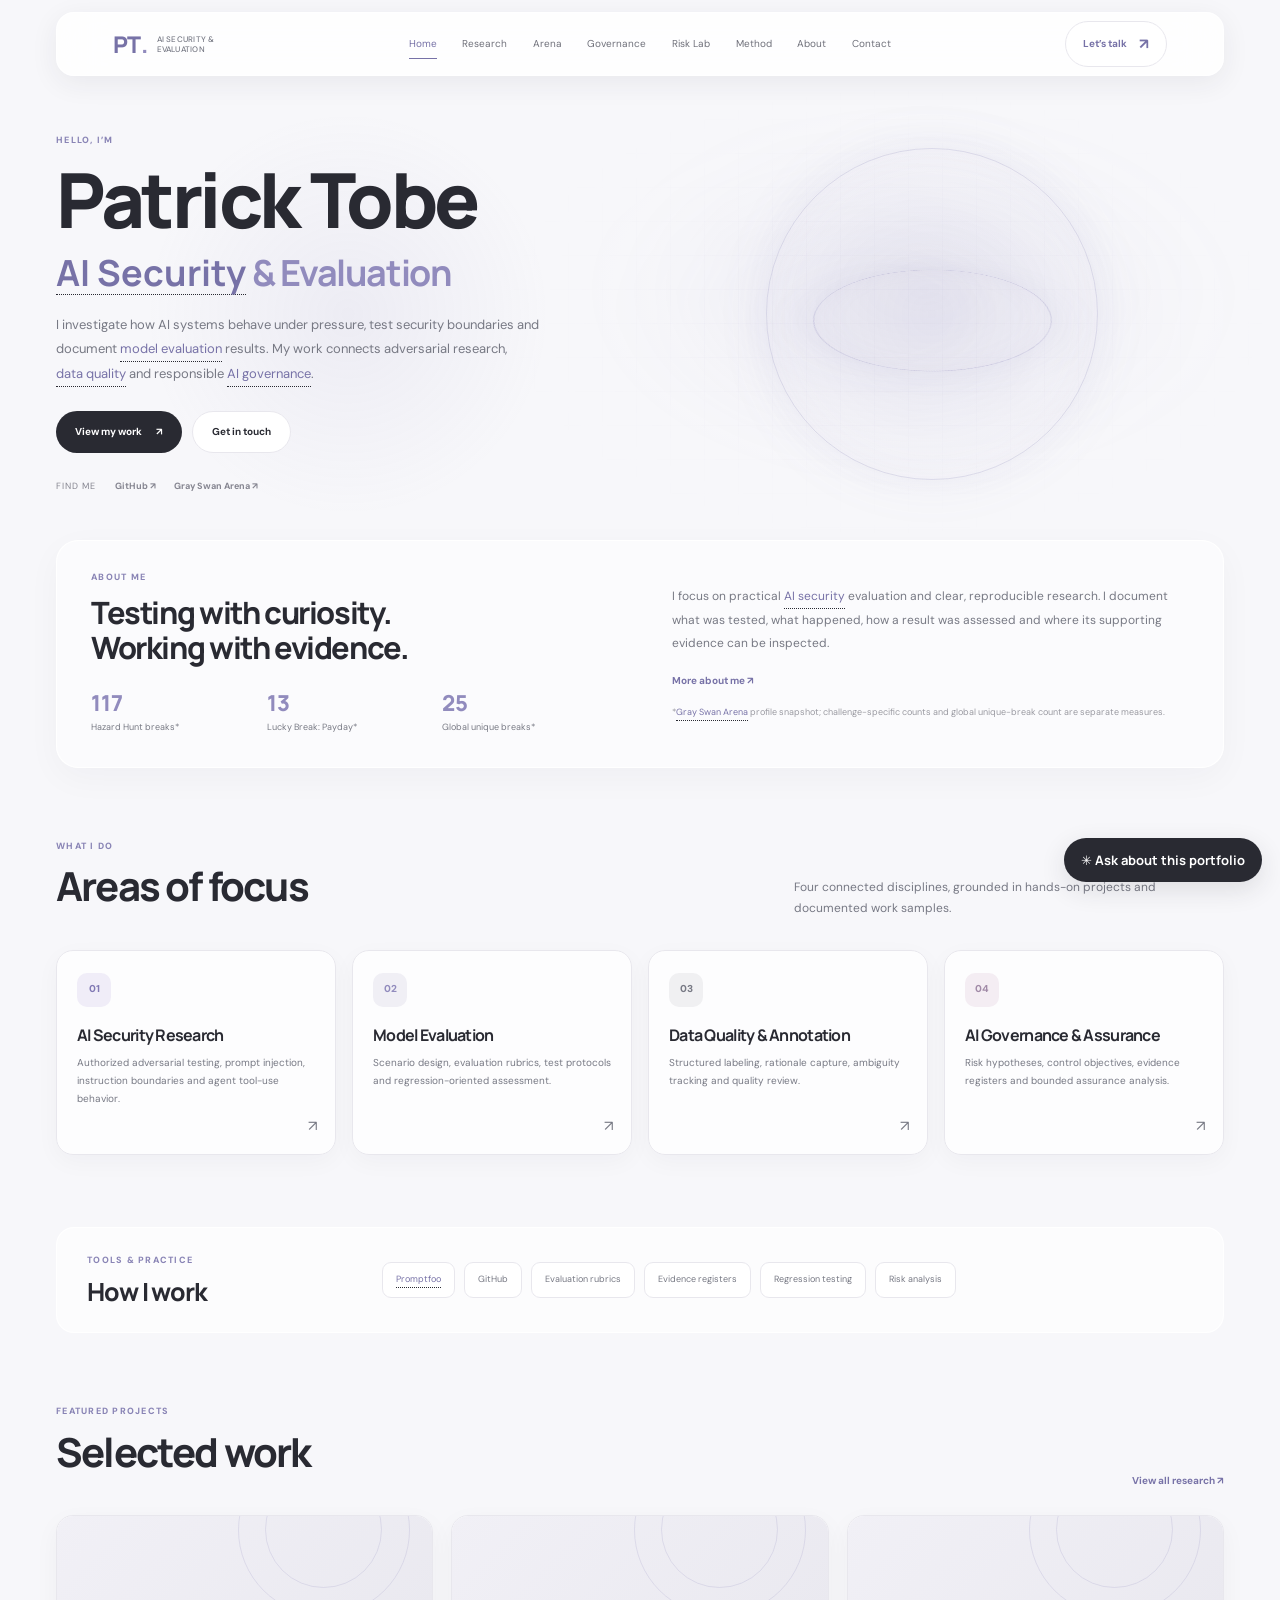
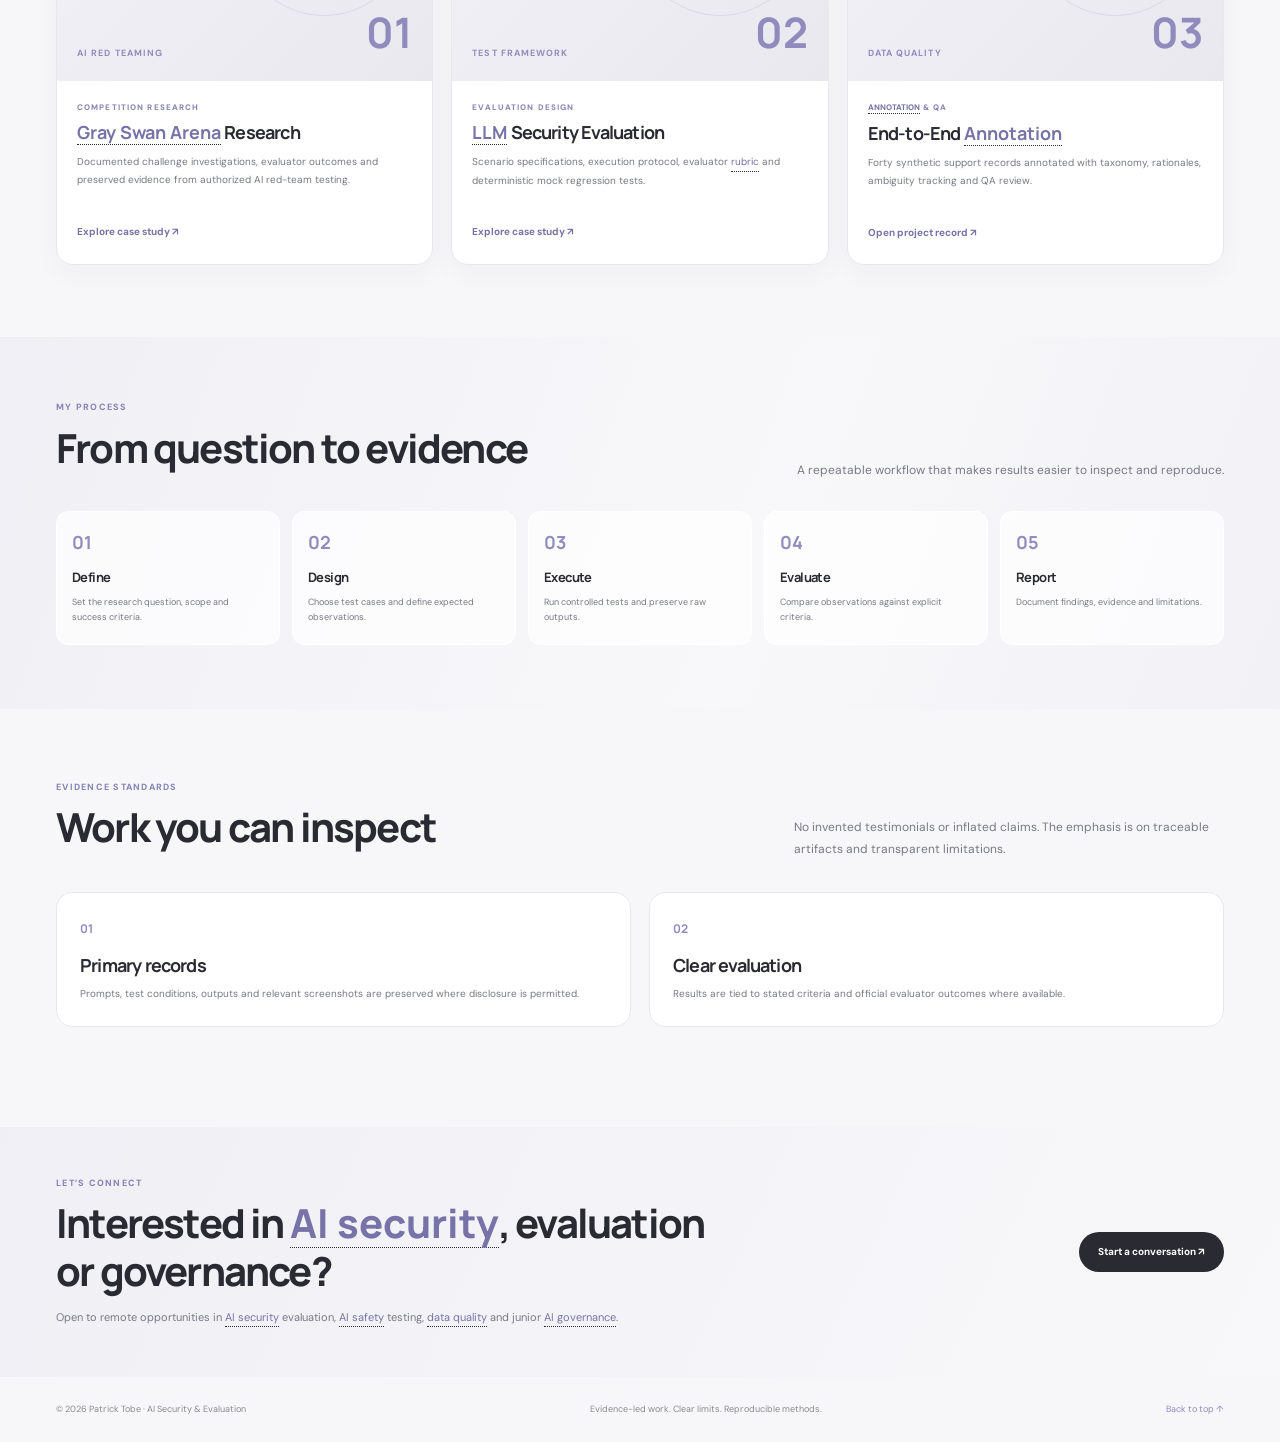
==== commit db450159: "Remove duplicate Risk Lab navigation links" ====
--- a/index.html
+++ b/index.html
@@ -14,7 +14,7 @@
 <body class="page-transition">
 <header class="nav"><div class="wrap navin">
 <a class="brand" href="/" aria-label="Patrick Tobe home">PT<span>.</span><small>AI SECURITY &amp; EVALUATION</small></a>
-<nav class="links" aria-label="Main navigation"><a href="/" aria-current="page">Home</a><a href="/research.html">Research</a><a href="/achievements.html">Arena</a><a href="/governance.html">Governance</a><a href="/risk-lab.html">Risk Lab</a><a href="/risk-lab.html">Risk Lab</a><a href="/methodology.html">Method</a><a href="/about.html">About</a><a href="/contact.html">Contact</a></nav>
+<nav class="links" aria-label="Main navigation"><a href="/" aria-current="page">Home</a><a href="/research.html">Research</a><a href="/achievements.html">Arena</a><a href="/governance.html">Governance</a><a href="/risk-lab.html">Risk Lab</a><a href="/methodology.html">Method</a><a href="/about.html">About</a><a href="/contact.html">Contact</a></nav>
 <a class="navcta" href="/contact.html">Let’s talk <span>↗</span></a><button class="menu" aria-label="Toggle navigation" aria-expanded="false">☰</button>
 </div></header>
 <main id="top">
